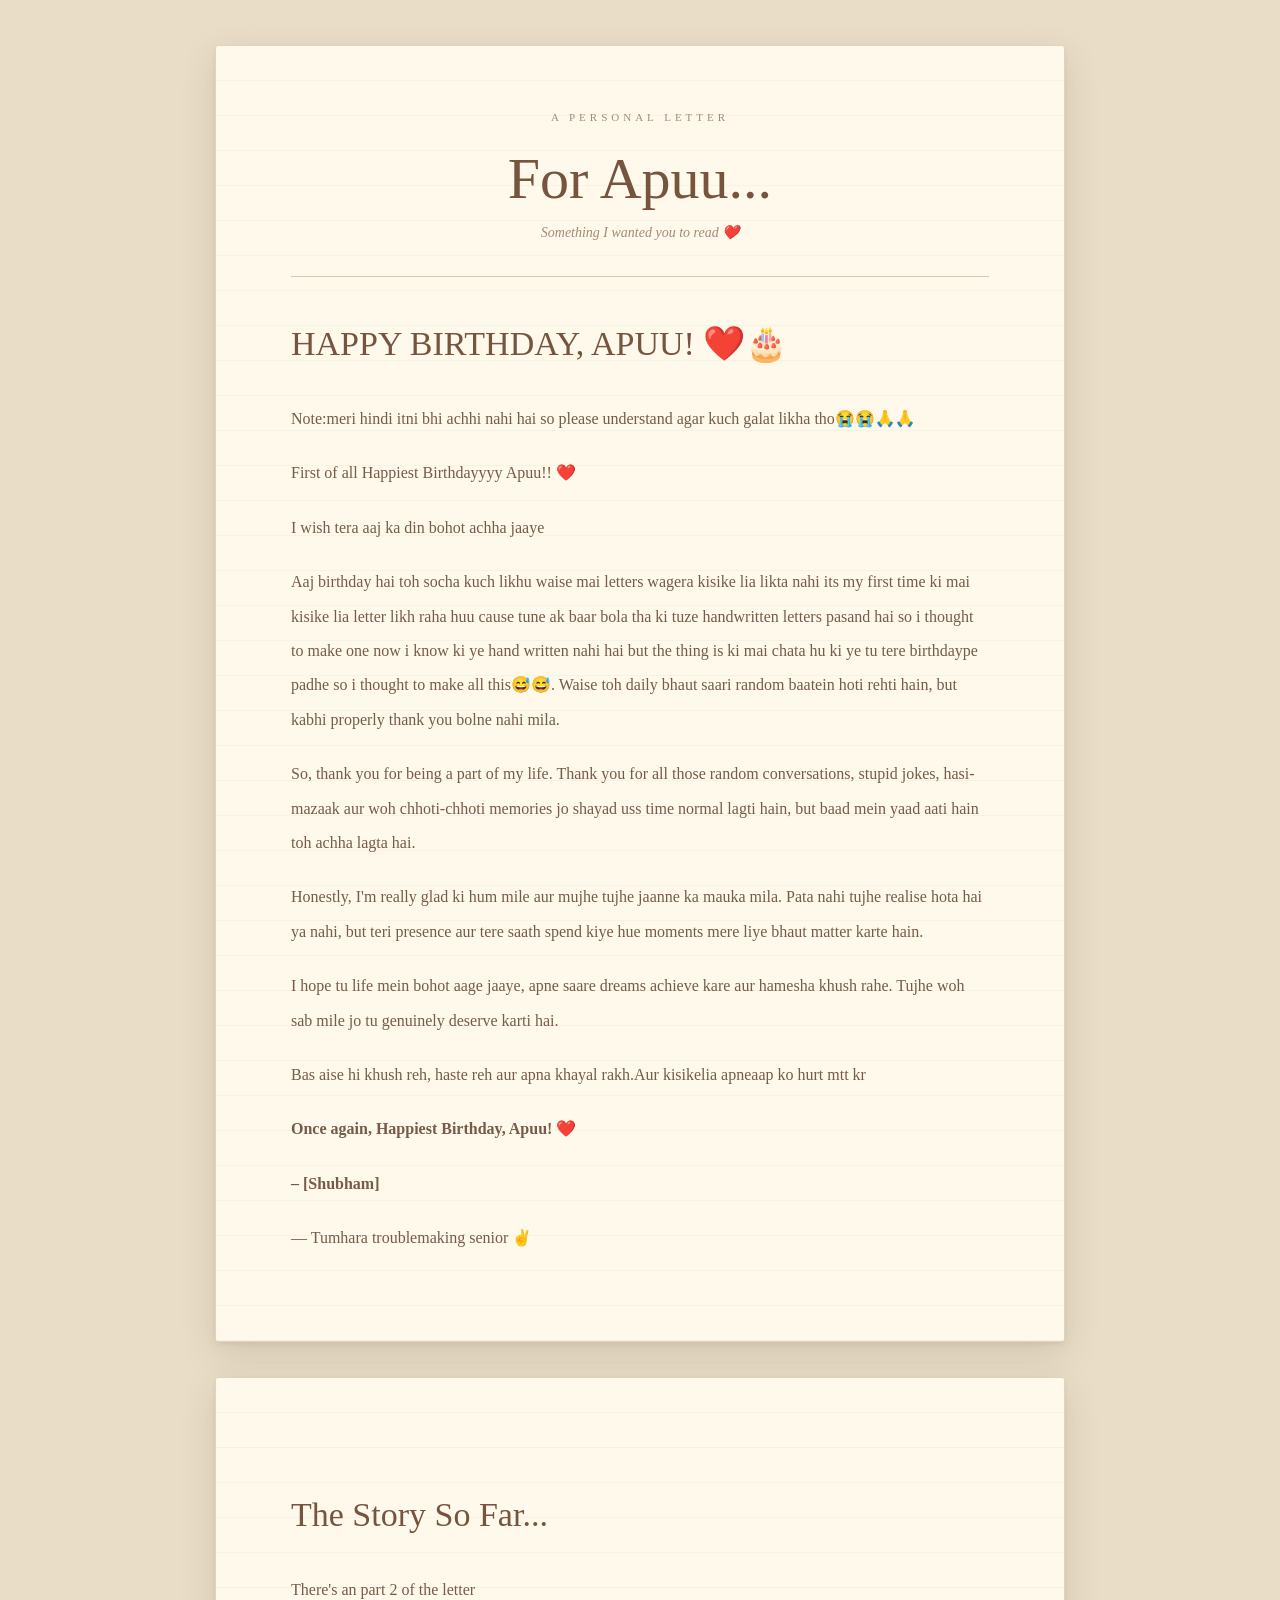
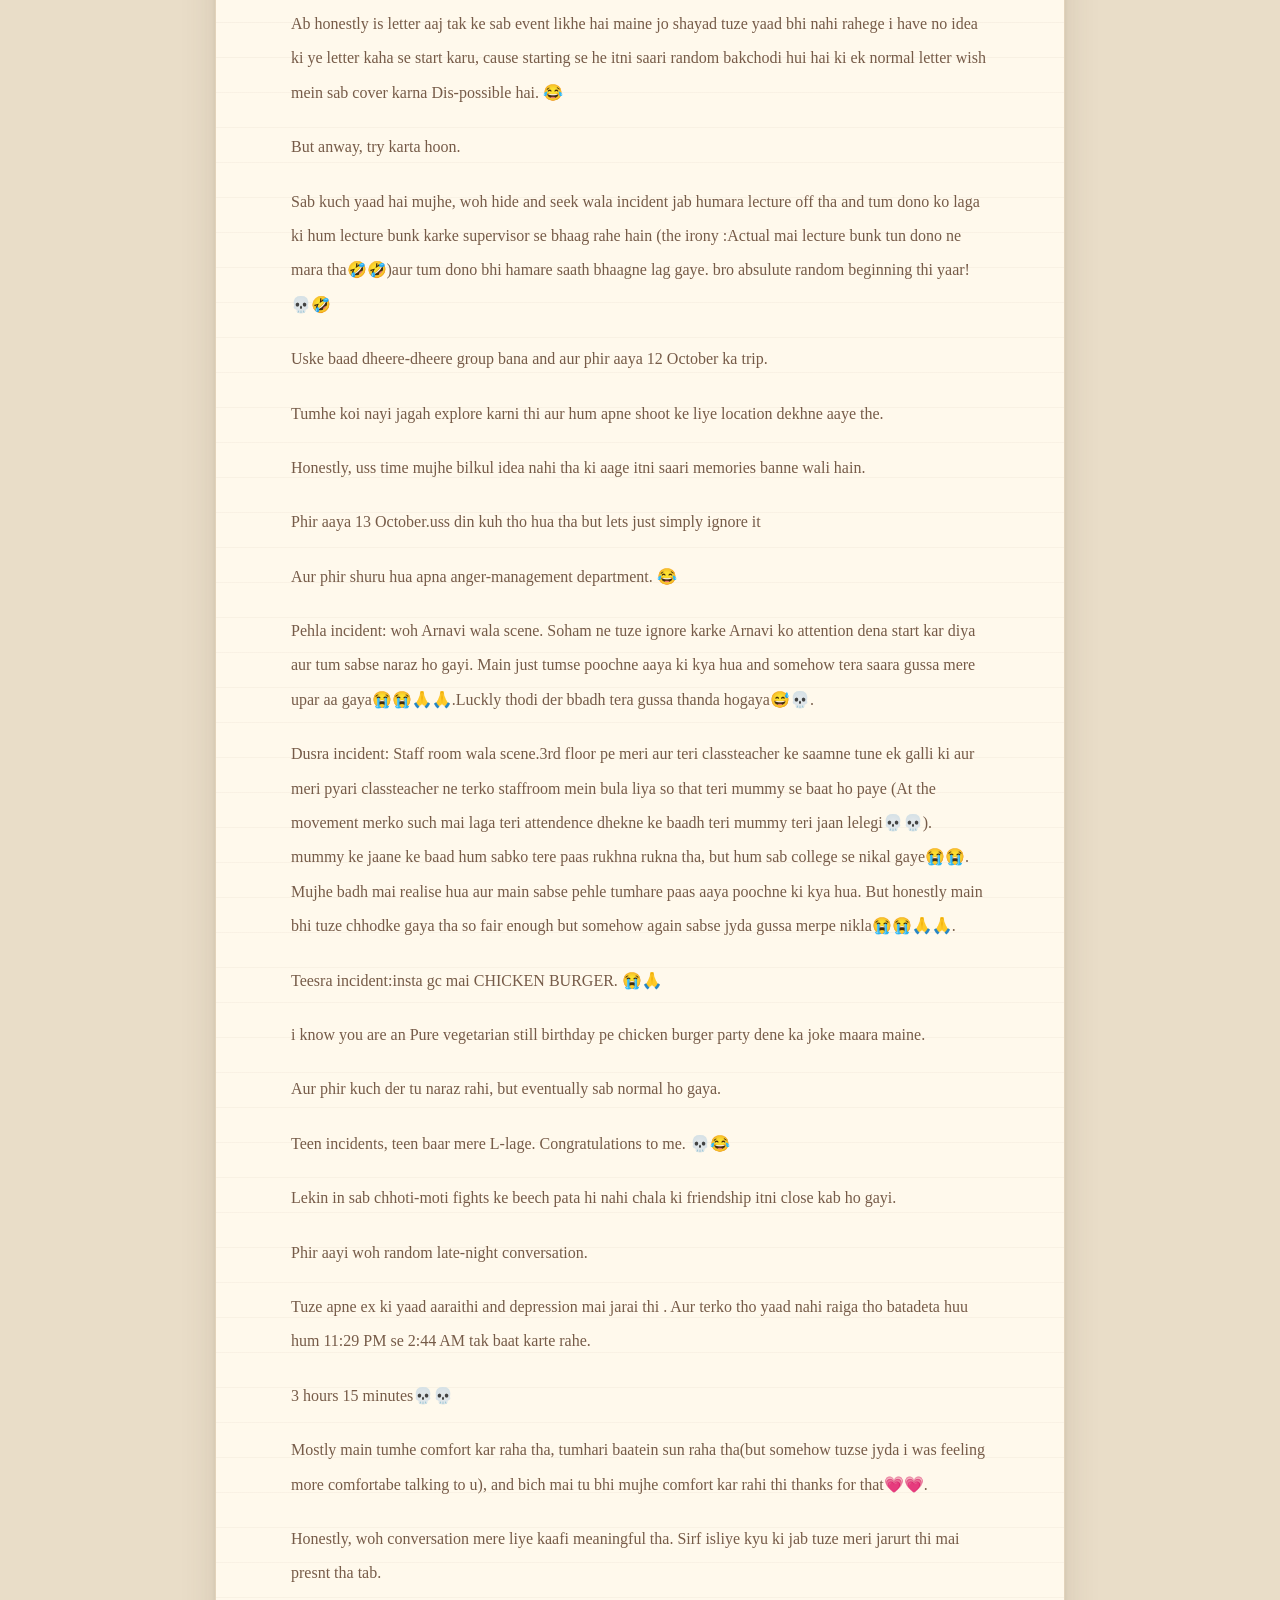
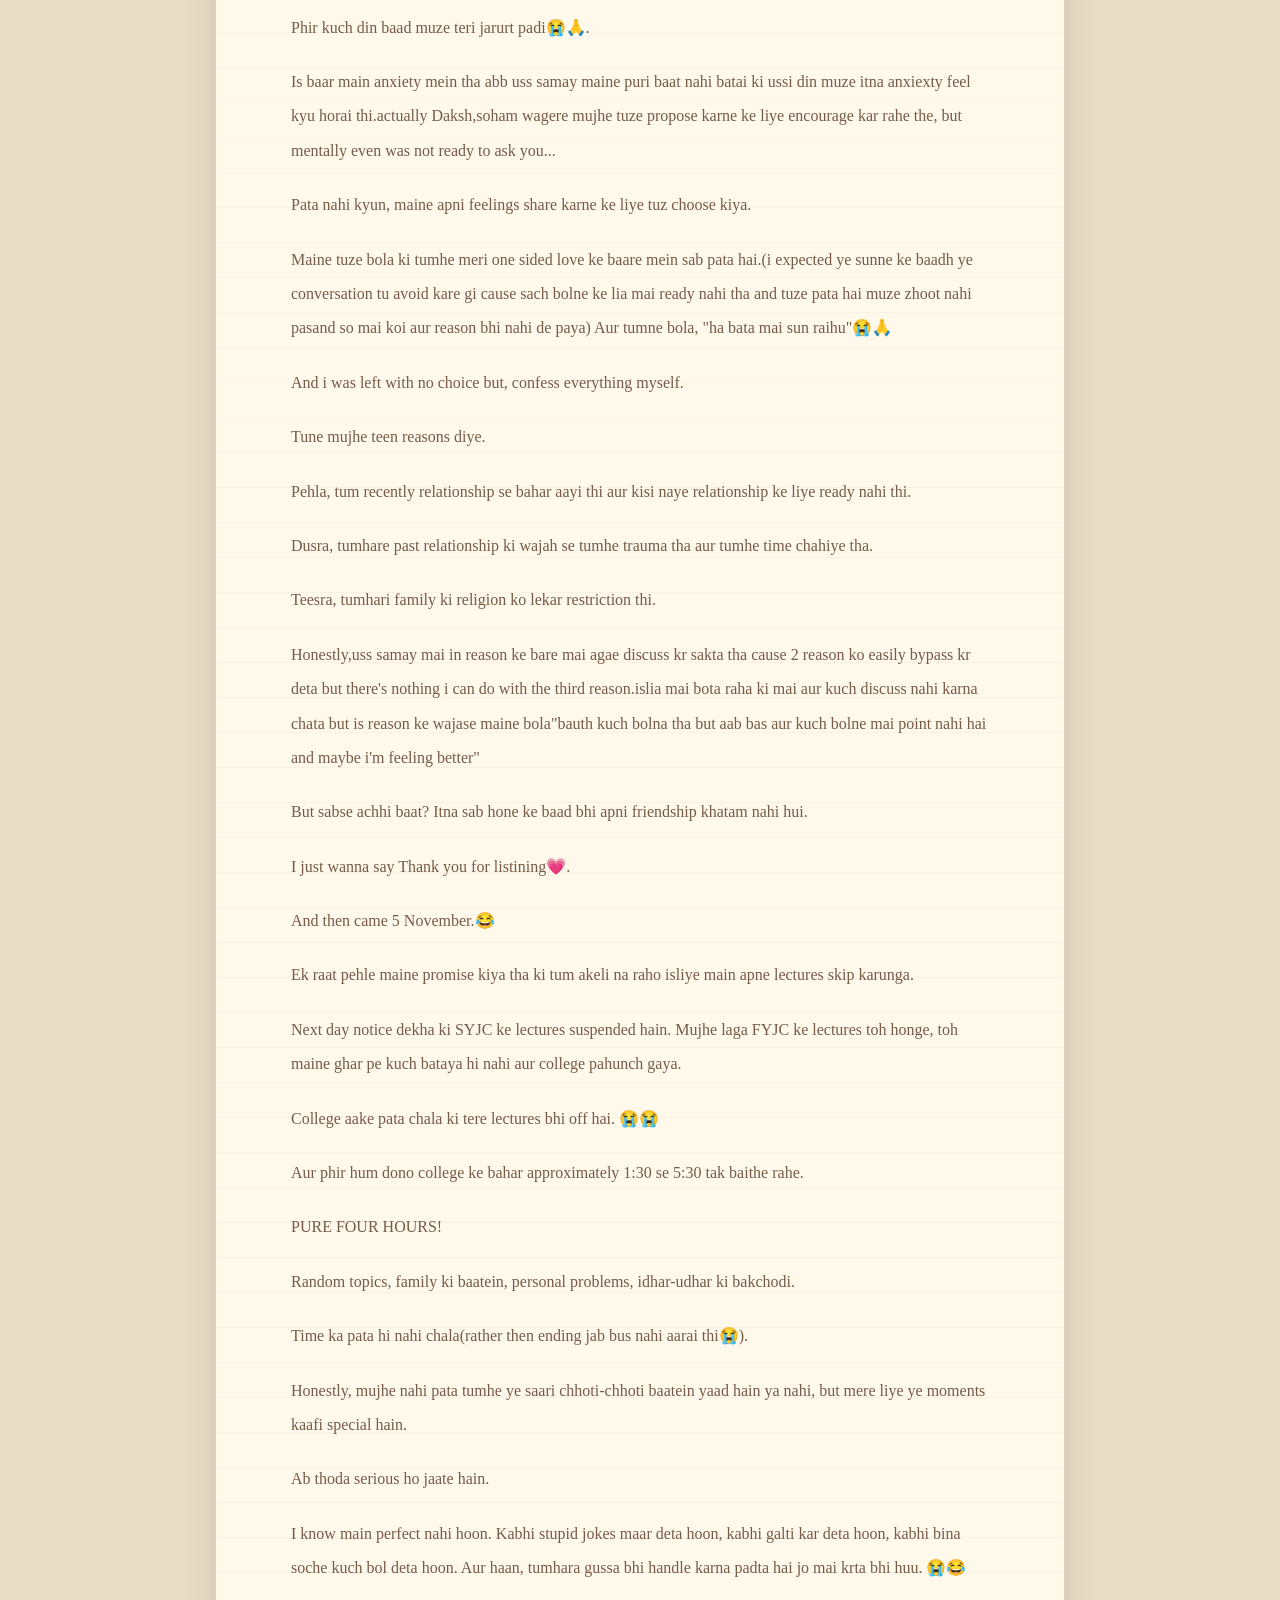
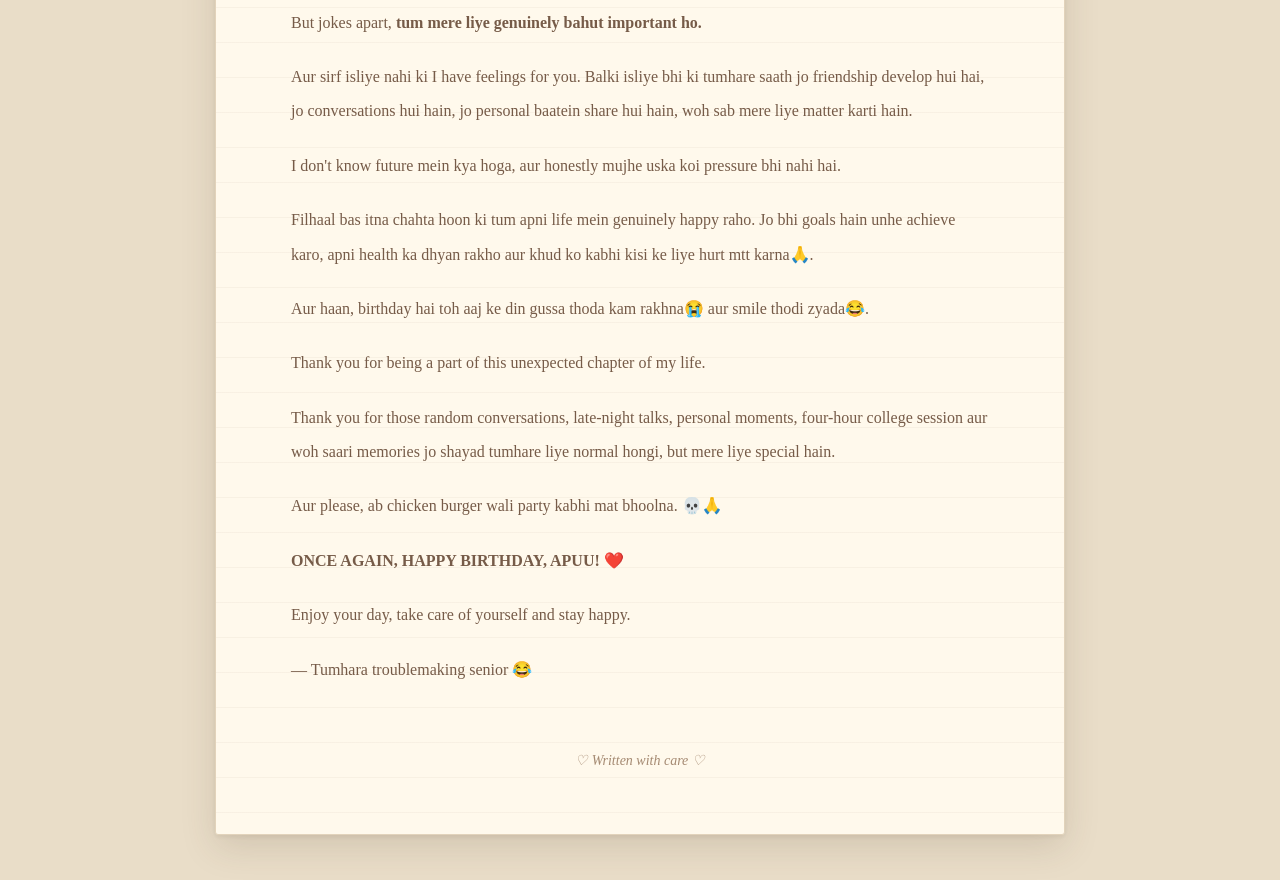
==== letter.html @ dd5695f1 "Add files via upload" ====
<!DOCTYPE html>
<html lang="en">

<head>
    <meta charset="UTF-8">
    <meta name="viewport" content="width=device-width, initial-scale=1.0">

    <title>A Letter For Apuu ❤️</title>

    <link rel="stylesheet" href="style.css">
</head>

<body>

    

    <main class="page">

        <article class="letter birthday-page fade-in">

            <header class="letter-header">
                <p class="small-heading">A PERSONAL LETTER</p>

                <h1>For Apuu...</h1>

                <p class="subtitle">
                    Something I wanted you to read ❤️
                </p>
            </header>

            <div class="divider"></div>

            <section class="letter-content" id="letter-content">

                <!-- PART ONE: BIRTHDAY LETTER -->

                <div class="birthday-section">

                    <h2>HAPPY BIRTHDAY, APUU! ❤️🎂</h2>

                    <p>Note:meri hindi itni bhi achhi nahi hai so please understand agar kuch galat likha tho😭😭🙏🙏
                    </p>

                    <p>First of all Happiest Birthdayyyy Apuu!! ❤️</p>

                    <p>I wish tera aaj ka din bohot achha jaaye</p>

                    <p>Aaj birthday hai toh socha kuch likhu waise mai letters wagera kisike lia likta nahi its my first
                        time ki mai kisike lia letter likh raha huu cause tune ak
                        baar bola tha ki tuze handwritten letters pasand hai so i thought to make one now i know ki ye
                        hand written nahi hai but the thing is ki mai chata hu ki ye tu tere birthdaype padhe so i
                        thought to make all this😅😅. Waise toh daily bhaut saari random baatein hoti rehti hain, but
                        kabhi properly thank you bolne nahi mila.</p>

                    <p>So, thank you for being a part of my life. Thank you for all those random conversations, stupid
                        jokes, hasi-mazaak aur woh chhoti-chhoti memories jo shayad uss time normal lagti hain, but baad
                        mein yaad aati hain toh achha lagta hai.</p>

                    <p>Honestly, I'm really glad ki hum mile aur mujhe tujhe jaanne ka mauka mila. Pata nahi tujhe
                        realise hota hai ya nahi, but teri presence aur tere saath spend kiye hue moments mere liye
                        bhaut matter karte hain.</p>

                    <p>I hope tu life mein bohot aage jaaye, apne saare dreams achieve kare aur hamesha khush rahe.
                        Tujhe woh sab mile jo tu genuinely deserve karti hai.</p>

                    <p>Bas aise hi khush reh, haste reh aur apna khayal rakh.Aur kisikelia apneaap ko hurt mtt kr</p>

                    <p><strong>Once again, Happiest Birthday, Apuu! ❤️</strong></p>

                    <p><strong>– [Shubham]</strong></p>

                    <p>— Tumhara troublemaking senior ✌️</p>

                </div>

                </div>

            </section>
        </article>

        <article class="letter story-page">
            <section class="letter-content">

                <!-- PART TWO: OUR STORY -->


                <div class="story-section">

                    <h2>The Story So Far...
                    </h2>
                    </h2>There's an part 2 of the letter
                    </h2>
                    <p>Ab honestly is letter aaj tak ke sab event likhe hai maine jo shayad tuze yaad bhi nahi rahege i
                        have no idea ki ye letter kaha se start karu, cause starting se he itni saari random bakchodi
                        hui hai ki ek normal letter wish mein sab cover karna Dis-possible hai. 😂</p>

                    <p>But anway, try karta hoon.</p>

                    <p>Sab kuch yaad hai mujhe, woh hide and seek wala incident jab humara lecture off tha and tum dono
                        ko laga ki hum lecture bunk karke supervisor se bhaag rahe hain (the irony :Actual mai lecture
                        bunk tun dono ne mara tha🤣🤣)aur tum dono bhi hamare saath bhaagne lag gaye. bro absulute
                        random beginning thi yaar! 💀🤣</p>

                    <p>Uske baad dheere-dheere group bana and aur phir aaya 12 October ka trip.</p>

                    <p>Tumhe koi nayi jagah explore karni thi aur hum apne shoot ke liye location dekhne aaye the.</p>

                    <p>Honestly, uss time mujhe bilkul idea nahi tha ki aage itni saari memories banne wali hain.</p>

                    <p>Phir aaya 13 October.uss din kuh tho hua tha but lets just simply ignore it</p>

                    <p>Aur phir shuru hua apna anger-management department. 😂</p>

                    <p>Pehla incident: woh Arnavi wala scene. Soham ne tuze ignore karke Arnavi ko attention dena start
                        kar diya aur tum sabse naraz ho gayi. Main just tumse poochne aaya ki kya hua and somehow tera
                        saara gussa mere upar aa gaya😭😭🙏🙏.Luckly thodi der bbadh tera gussa thanda hogaya😅💀.</p>

                    <p>Dusra incident: Staff room wala scene.3rd floor pe meri aur teri classteacher ke saamne tune ek
                        galli ki aur meri pyari classteacher ne terko staffroom mein bula liya so that teri mummy se
                        baat ho paye (At the movement merko such mai laga teri attendence dhekne ke baadh teri mummy
                        teri jaan lelegi💀💀). mummy ke jaane ke baad hum sabko tere paas rukhna rukna tha, but hum sab
                        college se nikal gaye😭😭. Mujhe badh mai realise hua aur main sabse pehle tumhare paas aaya
                        poochne ki kya hua. But honestly main bhi tuze chhodke gaya tha so fair enough but somehow again
                        sabse jyda gussa merpe nikla😭😭🙏🙏.</p>

                    <p>Teesra incident:insta gc mai CHICKEN BURGER. 😭🙏</p>

                    <p>i know you are an Pure vegetarian still birthday pe chicken burger party dene ka joke maara
                        maine.</p>

                    <p>Aur phir kuch der tu naraz rahi, but eventually sab normal ho gaya.</p>

                    <p>Teen incidents, teen baar mere L-lage. Congratulations to me. 💀😂</p>

                    <p>Lekin in sab chhoti-moti fights ke beech pata hi nahi chala ki friendship itni close kab ho gayi.
                    </p>

                    <p>Phir aayi woh random late-night conversation.</p>

                    <p>Tuze apne ex ki yaad aaraithi and depression mai jarai thi . Aur terko tho yaad nahi raiga tho
                        batadeta huu hum 11:29 PM se 2:44 AM tak baat karte rahe.</p>

                    <p>3 hours 15 minutes💀💀</p>

                    <p>Mostly main tumhe comfort kar raha tha, tumhari baatein sun raha tha(but somehow tuzse jyda i was
                        feeling more comfortabe talking to u), and bich mai tu bhi mujhe comfort kar rahi thi thanks for
                        that💗💗.</p>

                    <p>Honestly, woh conversation mere liye kaafi meaningful tha. Sirf isliye kyu ki jab tuze meri
                        jarurt thi mai presnt tha tab.</p>

                    <p>Phir kuch din baad muze teri jarurt padi😭🙏.</p>

                    <p>Is baar main anxiety mein tha abb uss samay maine puri baat nahi batai ki ussi din muze itna
                        anxiexty feel kyu horai thi.actually Daksh,soham wagere mujhe tuze propose karne ke liye
                        encourage kar rahe the, but mentally even was not ready to ask you...</p>

                    <p>Pata nahi kyun, maine apni feelings share karne ke liye tuz choose kiya.</p>

                    <p>Maine tuze bola ki tumhe meri one sided love ke baare mein sab pata hai.(i expected ye sunne ke
                        baadh ye conversation tu avoid kare gi cause sach bolne ke lia mai ready nahi tha and tuze pata
                        hai muze zhoot nahi pasand so mai koi aur reason bhi nahi de paya) Aur tumne bola, "ha bata mai
                        sun raihu"😭🙏</p>

                    <p>And i was left with no choice but, confess everything myself.</p>

                    <p>Tune mujhe teen reasons diye.</p>

                    <p>Pehla, tum recently relationship se bahar aayi thi aur kisi naye relationship ke liye ready nahi
                        thi.</p>

                    <p>Dusra, tumhare past relationship ki wajah se tumhe trauma tha aur tumhe time chahiye tha.</p>

                    <p>Teesra, tumhari family ki religion ko lekar restriction thi.</p>

                    <p>Honestly,uss samay mai in reason ke bare mai agae discuss kr sakta tha cause 2 reason ko easily
                        bypass kr deta but there's nothing i can do with the third reason.islia mai bota raha ki mai aur
                        kuch discuss nahi karna chata but is reason ke wajase maine bola"bauth kuch bolna tha but aab
                        bas aur kuch bolne mai point nahi hai and maybe i'm feeling better"</p>

                    <p>But sabse achhi baat? Itna sab hone ke baad bhi apni friendship khatam nahi hui.</p>

                    <p>I just wanna say Thank you for listining💗.</p>

                    <p>And then came 5 November.😂</p>

                    <p>Ek raat pehle maine promise kiya tha ki tum akeli na raho isliye main apne lectures skip karunga.
                    </p>

                    <p>Next day notice dekha ki SYJC ke lectures suspended hain. Mujhe laga FYJC ke lectures toh honge,
                        toh maine ghar pe kuch bataya hi nahi aur college pahunch gaya.</p>

                    <p>College aake pata chala ki tere lectures bhi off hai. 😭😭</p>

                    <p>Aur phir hum dono college ke bahar approximately 1:30 se 5:30 tak baithe rahe.</p>

                    <p>PURE FOUR HOURS!</p>

                    <p>Random topics, family ki baatein, personal problems, idhar-udhar ki bakchodi.</p>

                    <p>Time ka pata hi nahi chala(rather then ending jab bus nahi aarai thi😭).</p>

                    <p>Honestly, mujhe nahi pata tumhe ye saari chhoti-chhoti baatein yaad hain ya nahi, but mere liye
                        ye moments kaafi special hain.</p>

                    <p>Ab thoda serious ho jaate hain.</p>

                    <p>I know main perfect nahi hoon. Kabhi stupid jokes maar deta hoon, kabhi galti kar deta hoon,
                        kabhi bina soche kuch bol deta hoon. Aur haan, tumhara gussa bhi handle karna padta hai jo mai
                        krta bhi huu. 😭😂</p>

                    <p>But jokes apart, <strong>tum mere liye genuinely bahut important ho.</strong></p>

                    <p>Aur sirf isliye nahi ki I have feelings for you. Balki isliye bhi ki tumhare saath jo friendship
                        develop hui hai, jo conversations hui hain, jo personal baatein share hui hain, woh sab mere
                        liye matter karti hain.</p>

                    <p>I don't know future mein kya hoga, aur honestly mujhe uska koi pressure bhi nahi hai.</p>

                    <p>Filhaal bas itna chahta hoon ki tum apni life mein genuinely happy raho. Jo bhi goals hain unhe
                        achieve karo, apni health ka dhyan rakho aur khud ko kabhi kisi ke liye hurt mtt karna🙏.</p>

                    <p>Aur haan, birthday hai toh aaj ke din gussa thoda kam rakhna😭 aur smile thodi zyada😂.</p>

                    <p>Thank you for being a part of this unexpected chapter of my life.</p>

                    <p>Thank you for those random conversations, late-night talks, personal moments, four-hour college
                        session aur woh saari memories jo shayad tumhare liye normal hongi, but mere liye special hain.
                    </p>

                    <p>Aur please, ab chicken burger wali party kabhi mat bhoolna. 💀🙏</p>

                    <p><strong>ONCE AGAIN, HAPPY BIRTHDAY, APUU! ❤️</strong></p>

                    <p>Enjoy your day, take care of yourself and stay happy.</p>

                    <p>— Tumhara troublemaking senior 😂</p>

                </div>


            </section>

            <footer class="letter-footer">
                <p>♡ Written with care ♡</p>
            </footer>

        </article>

    </main>

    <script src="script.js"></script>

</body>

</html>
---- style.css ----
/* =====================================
   APUU BIRTHDAY LETTER
   HANDWRITTEN PAPER DESIGN
===================================== */

/* RESET */

* {
    margin: 0;
    padding: 0;
    box-sizing: border-box;
}

/* PAGE BACKGROUND */

body {
    min-height: 100vh;
    padding: 45px 18px;

    background: #e9ddc8;

    font-family: Georgia, serif;
    color: #765b48;
}

/* MAIN CONTAINER */

.page {
    width: 100%;
    max-width: 850px;
    margin: 0 auto;
}

/* LETTER PAPER */

.letter {
    position: relative;

    width: 100%;
    padding: 65px 75px;

    background-color: #fff9ec;

    background-image:
        repeating-linear-gradient(
            transparent,
            transparent 34px,
            rgba(151, 126, 101, 0.12) 35px
        );

    border: 1px solid #e2d3bb;

    border-radius: 3px;

    box-shadow:
        0 12px 35px rgba(80, 58, 37, 0.15),
        0 2px 5px rgba(80, 58, 37, 0.08);
}

/* LETTER HEADER */

.letter-header {
    text-align: center;
    margin-bottom: 35px;
}

.small-heading {
    font-size: 11px;
    letter-spacing: 4px;
    color: #a58a72;
    margin-bottom: 22px;
}

.letter-header h1 {
    font-family: Georgia, serif;
    font-size: 58px;
    font-weight: normal;
    color: #76543e;
    margin-bottom: 12px;
}

.subtitle {
    font-size: 14px;
    color: #a58a72;
    font-style: italic;
}

/* DIVIDER */

.divider {
    width: 100%;
    height: 1px;
    background: #d9c7ac;
    margin: 30px 0;
}

/* LETTER CONTENT */

.letter-content {
    font-size: 16px;
    line-height: 2.15;
}

.letter-content h2 {
 font-family: Georgia, serif;
    font-size: 34px;
    font-weight: normal;
    color: #76543e;
    margin-bottom: 22px;
}

.letter-content p {
    margin-bottom: 20px;
}

/* STORY SECTION */

.story-section {
    margin-top: 35px;
}

/* FOOTER */

.letter-footer {
    text-align: center;
    margin-top: 45px;
    padding-top: 20px;

    color: #a58a72;
    font-size: 14px;
    font-style: italic;
}

/* FADE-IN ANIMATION */

.fade-in {
    animation: fadeIn 1.8s ease forwards;
}

@keyframes fadeIn {
    from {
        opacity: 0;
        transform: translateY(15px);
    }

    to {
        opacity: 1;
        transform: translateY(0);
    }
}

/* MOBILE RESPONSIVENESS */

@media (max-width: 600px) {

    body {
        padding: 18px 10px;
    }

    .letter {
        padding: 38px 24px;
    }

    .letter-header h1 {
        font-size: 44px;
    }

    .letter-content {
        font-size: 14px;
        line-height: 2;
    }

    .letter-content h2 {
        font-size: 29px;
    }

}
/* PAGE 2 - SCROLL REVEAL */
.story-page {
    margin-top: 35px;
    opacity: 0;
    transform: translateY(45px);
    transition:
        opacity 1.2s ease,
        transform 1.2s ease;
}

.story-page.reveal {
    opacity: 1;
    transform: translateY(0);
}
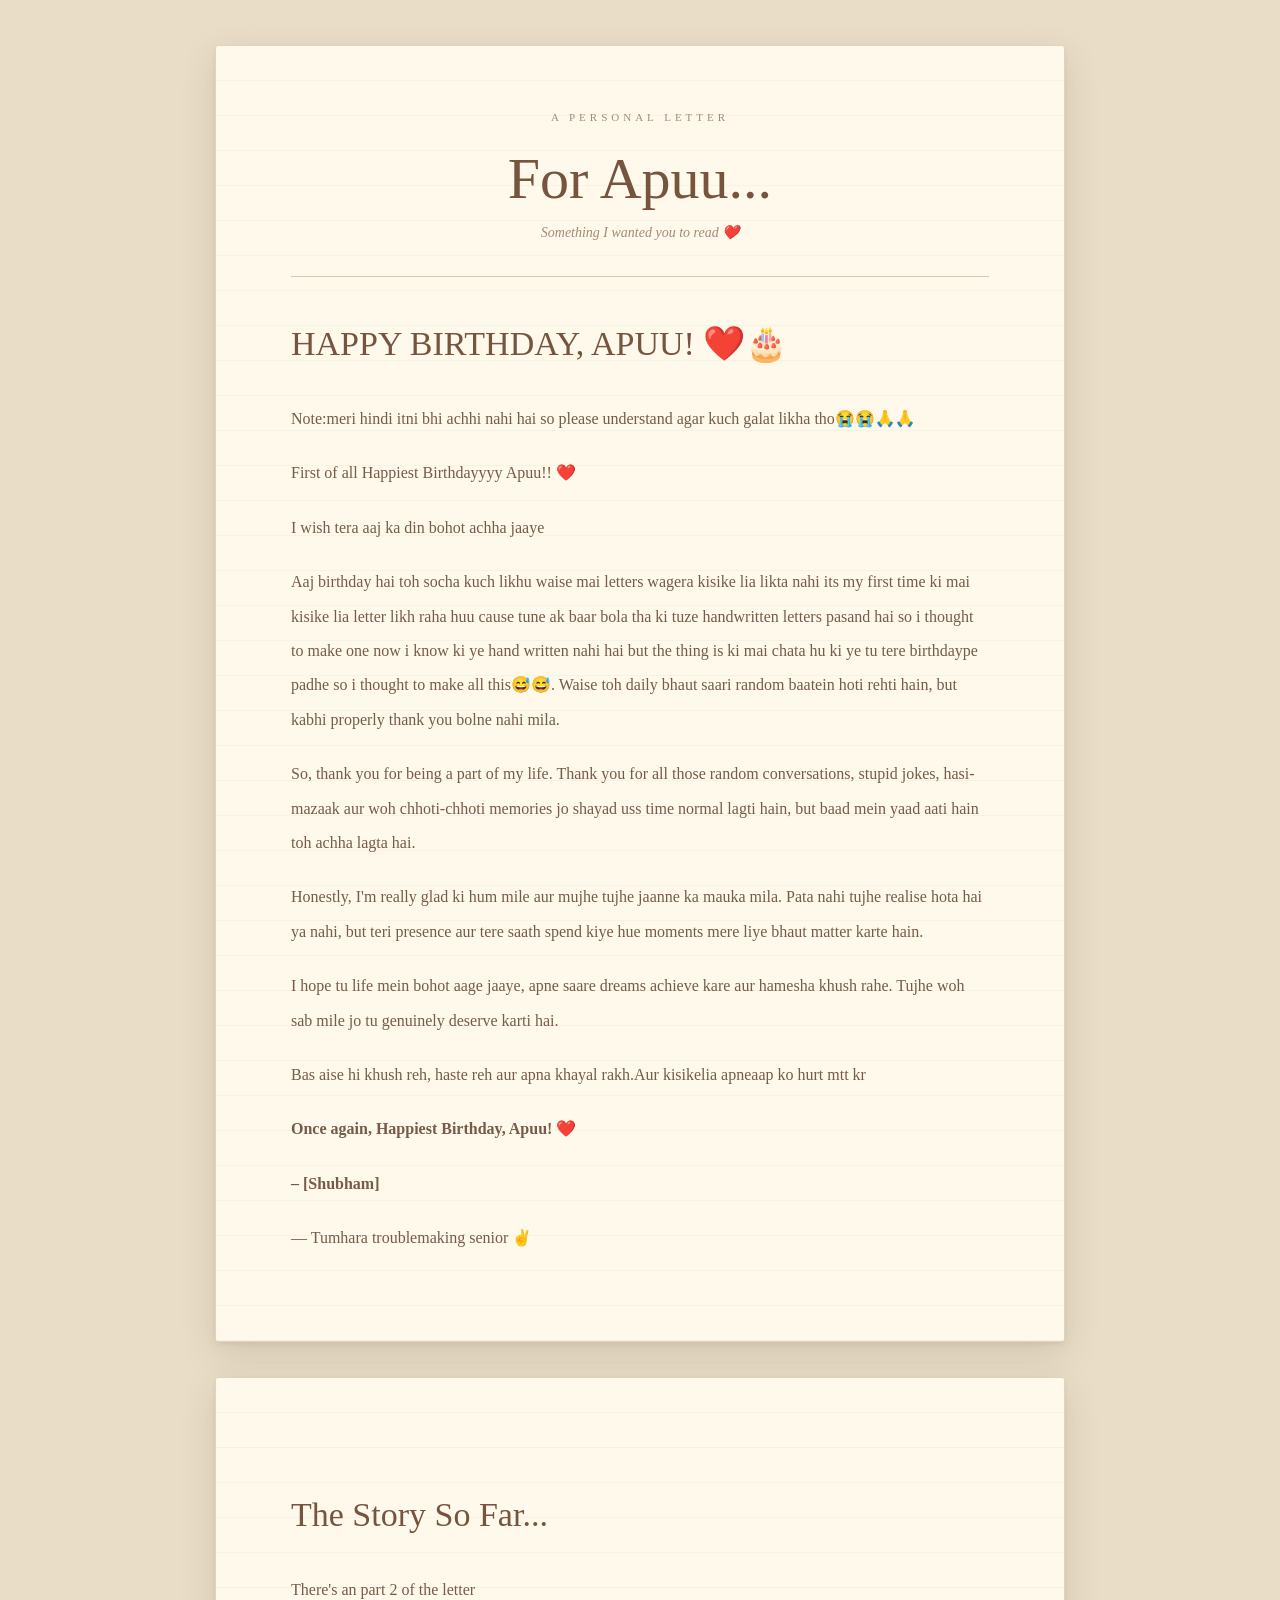
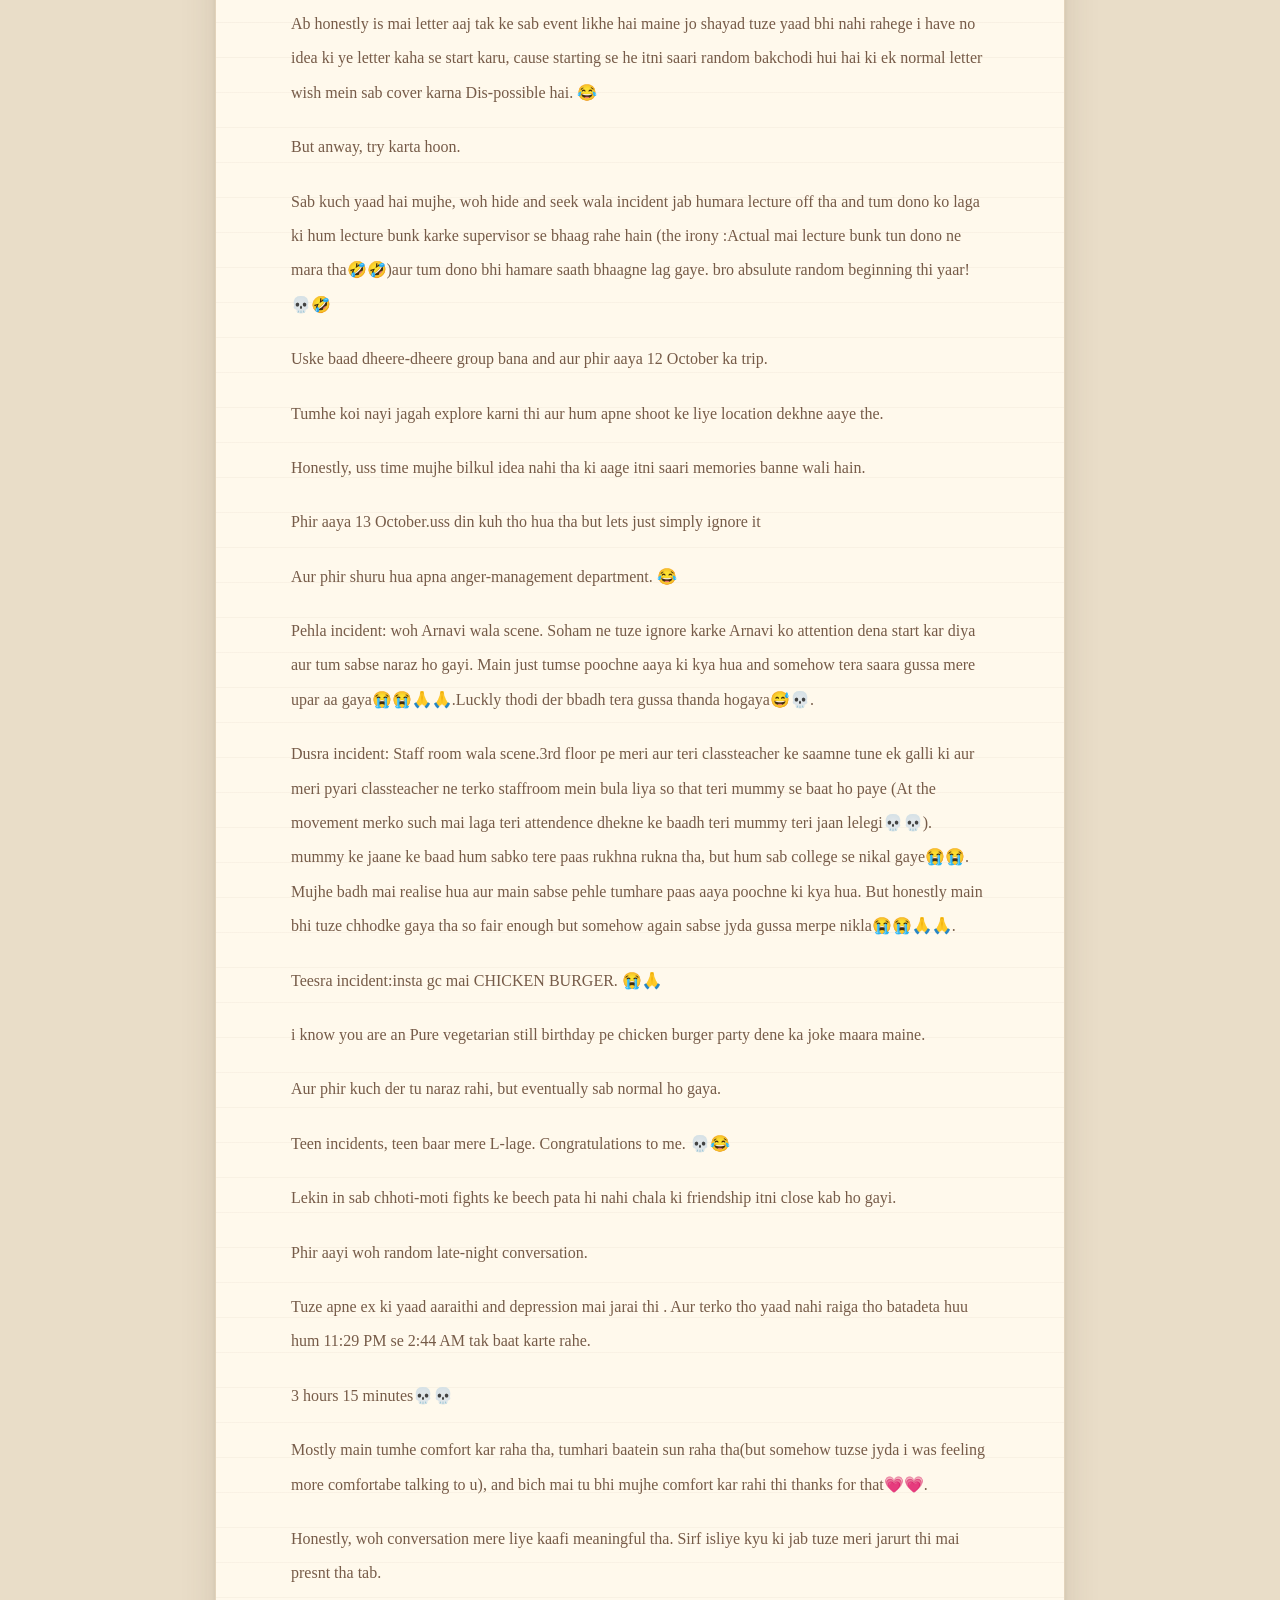
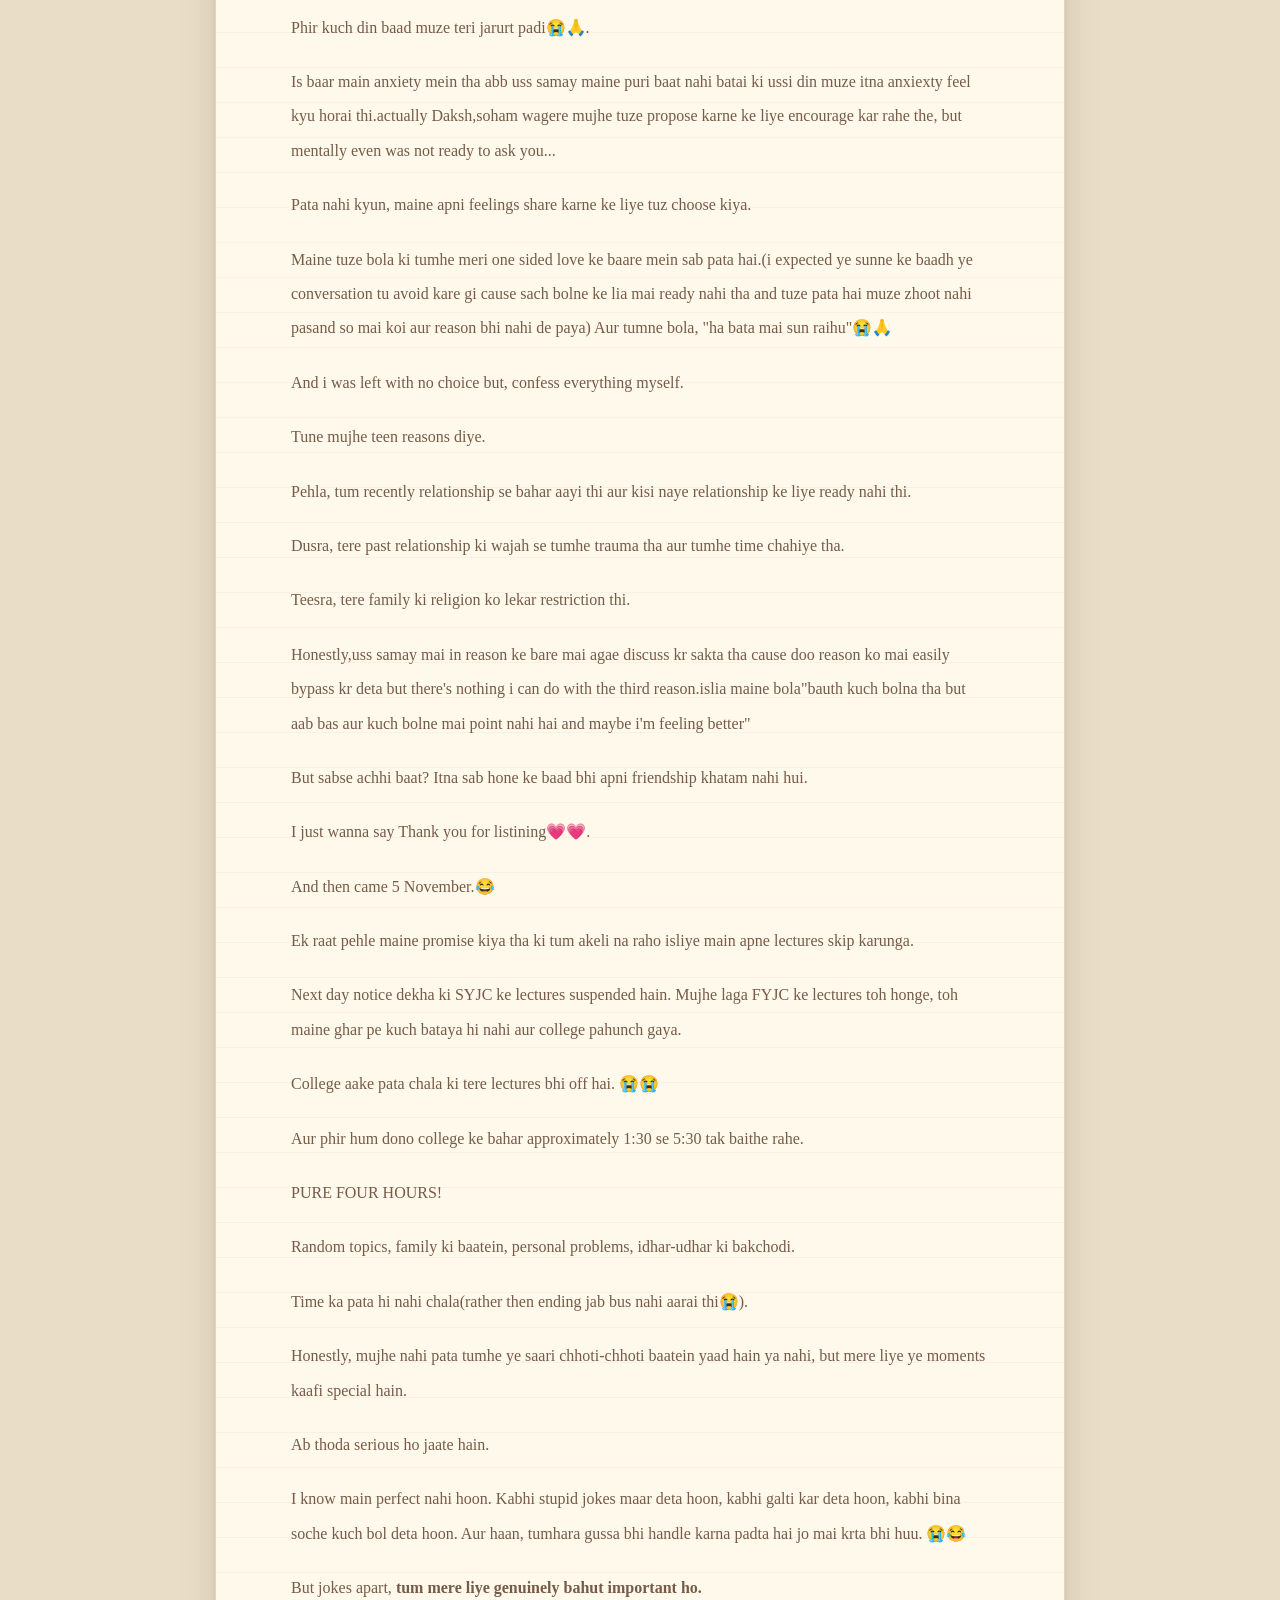
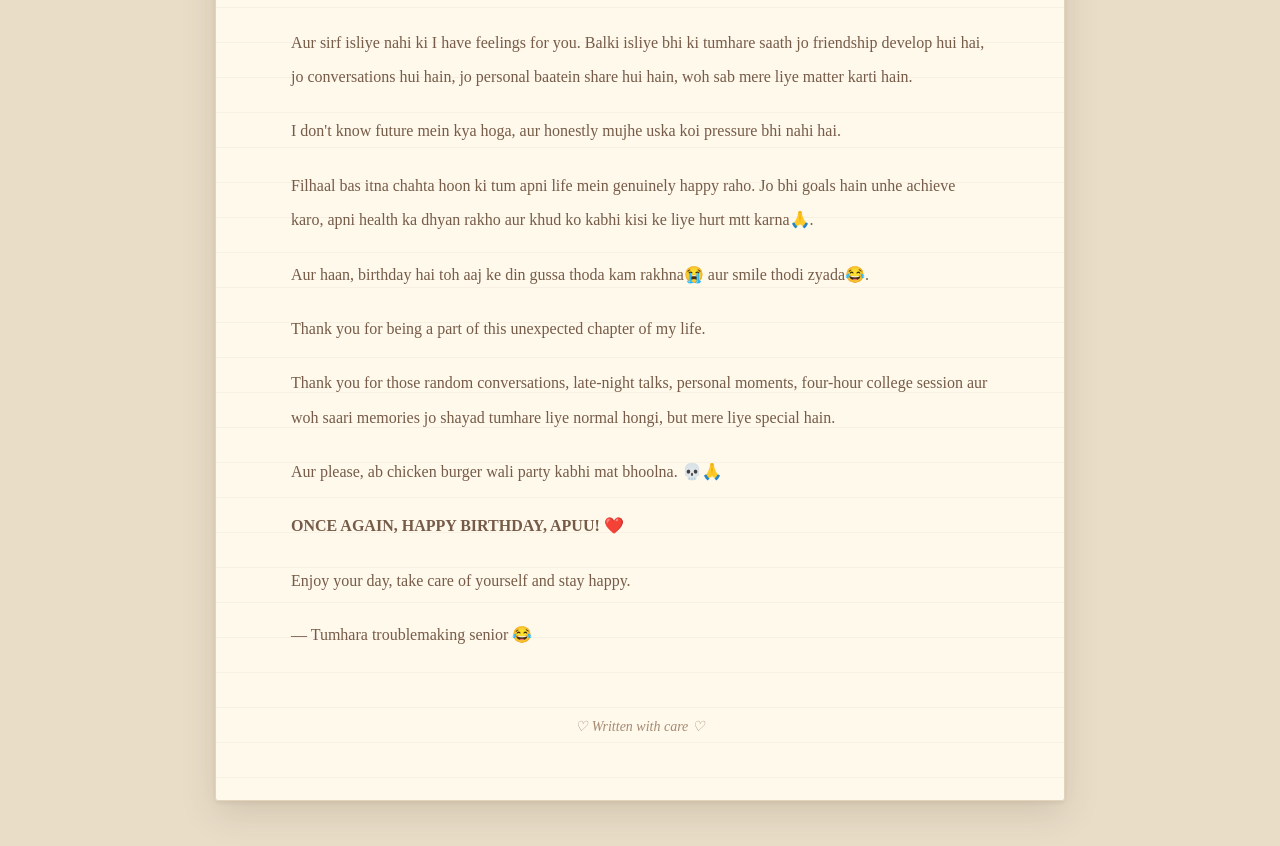
==== commit e1042c6e: "Rename letter1.html to letter.html" ====
--- a/letter.html
+++ b/letter.html
@@ -1,256 +1,255 @@
-<!DOCTYPE html>
-<html lang="en">
-
-<head>
-    <meta charset="UTF-8">
-    <meta name="viewport" content="width=device-width, initial-scale=1.0">
-
-    <title>A Letter For Apuu ❤️</title>
-
-    <link rel="stylesheet" href="style.css">
-</head>
-
-<body>
-
-    
-
-    <main class="page">
-
-        <article class="letter birthday-page fade-in">
-
-            <header class="letter-header">
-                <p class="small-heading">A PERSONAL LETTER</p>
-
-                <h1>For Apuu...</h1>
-
-                <p class="subtitle">
-                    Something I wanted you to read ❤️
-                </p>
-            </header>
-
-            <div class="divider"></div>
-
-            <section class="letter-content" id="letter-content">
-
-                <!-- PART ONE: BIRTHDAY LETTER -->
-
-                <div class="birthday-section">
-
-                    <h2>HAPPY BIRTHDAY, APUU! ❤️🎂</h2>
-
-                    <p>Note:meri hindi itni bhi achhi nahi hai so please understand agar kuch galat likha tho😭😭🙏🙏
-                    </p>
-
-                    <p>First of all Happiest Birthdayyyy Apuu!! ❤️</p>
-
-                    <p>I wish tera aaj ka din bohot achha jaaye</p>
-
-                    <p>Aaj birthday hai toh socha kuch likhu waise mai letters wagera kisike lia likta nahi its my first
-                        time ki mai kisike lia letter likh raha huu cause tune ak
-                        baar bola tha ki tuze handwritten letters pasand hai so i thought to make one now i know ki ye
-                        hand written nahi hai but the thing is ki mai chata hu ki ye tu tere birthdaype padhe so i
-                        thought to make all this😅😅. Waise toh daily bhaut saari random baatein hoti rehti hain, but
-                        kabhi properly thank you bolne nahi mila.</p>
-
-                    <p>So, thank you for being a part of my life. Thank you for all those random conversations, stupid
-                        jokes, hasi-mazaak aur woh chhoti-chhoti memories jo shayad uss time normal lagti hain, but baad
-                        mein yaad aati hain toh achha lagta hai.</p>
-
-                    <p>Honestly, I'm really glad ki hum mile aur mujhe tujhe jaanne ka mauka mila. Pata nahi tujhe
-                        realise hota hai ya nahi, but teri presence aur tere saath spend kiye hue moments mere liye
-                        bhaut matter karte hain.</p>
-
-                    <p>I hope tu life mein bohot aage jaaye, apne saare dreams achieve kare aur hamesha khush rahe.
-                        Tujhe woh sab mile jo tu genuinely deserve karti hai.</p>
-
-                    <p>Bas aise hi khush reh, haste reh aur apna khayal rakh.Aur kisikelia apneaap ko hurt mtt kr</p>
-
-                    <p><strong>Once again, Happiest Birthday, Apuu! ❤️</strong></p>
-
-                    <p><strong>– [Shubham]</strong></p>
-
-                    <p>— Tumhara troublemaking senior ✌️</p>
-
-                </div>
-
-                </div>
-
-            </section>
-        </article>
-
-        <article class="letter story-page">
-            <section class="letter-content">
-
-                <!-- PART TWO: OUR STORY -->
-
-
-                <div class="story-section">
-
-                    <h2>The Story So Far...
-                    </h2>
-                    </h2>There's an part 2 of the letter
-                    </h2>
-                    <p>Ab honestly is letter aaj tak ke sab event likhe hai maine jo shayad tuze yaad bhi nahi rahege i
-                        have no idea ki ye letter kaha se start karu, cause starting se he itni saari random bakchodi
-                        hui hai ki ek normal letter wish mein sab cover karna Dis-possible hai. 😂</p>
-
-                    <p>But anway, try karta hoon.</p>
-
-                    <p>Sab kuch yaad hai mujhe, woh hide and seek wala incident jab humara lecture off tha and tum dono
-                        ko laga ki hum lecture bunk karke supervisor se bhaag rahe hain (the irony :Actual mai lecture
-                        bunk tun dono ne mara tha🤣🤣)aur tum dono bhi hamare saath bhaagne lag gaye. bro absulute
-                        random beginning thi yaar! 💀🤣</p>
-
-                    <p>Uske baad dheere-dheere group bana and aur phir aaya 12 October ka trip.</p>
-
-                    <p>Tumhe koi nayi jagah explore karni thi aur hum apne shoot ke liye location dekhne aaye the.</p>
-
-                    <p>Honestly, uss time mujhe bilkul idea nahi tha ki aage itni saari memories banne wali hain.</p>
-
-                    <p>Phir aaya 13 October.uss din kuh tho hua tha but lets just simply ignore it</p>
-
-                    <p>Aur phir shuru hua apna anger-management department. 😂</p>
-
-                    <p>Pehla incident: woh Arnavi wala scene. Soham ne tuze ignore karke Arnavi ko attention dena start
-                        kar diya aur tum sabse naraz ho gayi. Main just tumse poochne aaya ki kya hua and somehow tera
-                        saara gussa mere upar aa gaya😭😭🙏🙏.Luckly thodi der bbadh tera gussa thanda hogaya😅💀.</p>
-
-                    <p>Dusra incident: Staff room wala scene.3rd floor pe meri aur teri classteacher ke saamne tune ek
-                        galli ki aur meri pyari classteacher ne terko staffroom mein bula liya so that teri mummy se
-                        baat ho paye (At the movement merko such mai laga teri attendence dhekne ke baadh teri mummy
-                        teri jaan lelegi💀💀). mummy ke jaane ke baad hum sabko tere paas rukhna rukna tha, but hum sab
-                        college se nikal gaye😭😭. Mujhe badh mai realise hua aur main sabse pehle tumhare paas aaya
-                        poochne ki kya hua. But honestly main bhi tuze chhodke gaya tha so fair enough but somehow again
-                        sabse jyda gussa merpe nikla😭😭🙏🙏.</p>
-
-                    <p>Teesra incident:insta gc mai CHICKEN BURGER. 😭🙏</p>
-
-                    <p>i know you are an Pure vegetarian still birthday pe chicken burger party dene ka joke maara
-                        maine.</p>
-
-                    <p>Aur phir kuch der tu naraz rahi, but eventually sab normal ho gaya.</p>
-
-                    <p>Teen incidents, teen baar mere L-lage. Congratulations to me. 💀😂</p>
-
-                    <p>Lekin in sab chhoti-moti fights ke beech pata hi nahi chala ki friendship itni close kab ho gayi.
-                    </p>
-
-                    <p>Phir aayi woh random late-night conversation.</p>
-
-                    <p>Tuze apne ex ki yaad aaraithi and depression mai jarai thi . Aur terko tho yaad nahi raiga tho
-                        batadeta huu hum 11:29 PM se 2:44 AM tak baat karte rahe.</p>
-
-                    <p>3 hours 15 minutes💀💀</p>
-
-                    <p>Mostly main tumhe comfort kar raha tha, tumhari baatein sun raha tha(but somehow tuzse jyda i was
-                        feeling more comfortabe talking to u), and bich mai tu bhi mujhe comfort kar rahi thi thanks for
-                        that💗💗.</p>
-
-                    <p>Honestly, woh conversation mere liye kaafi meaningful tha. Sirf isliye kyu ki jab tuze meri
-                        jarurt thi mai presnt tha tab.</p>
-
-                    <p>Phir kuch din baad muze teri jarurt padi😭🙏.</p>
-
-                    <p>Is baar main anxiety mein tha abb uss samay maine puri baat nahi batai ki ussi din muze itna
-                        anxiexty feel kyu horai thi.actually Daksh,soham wagere mujhe tuze propose karne ke liye
-                        encourage kar rahe the, but mentally even was not ready to ask you...</p>
-
-                    <p>Pata nahi kyun, maine apni feelings share karne ke liye tuz choose kiya.</p>
-
-                    <p>Maine tuze bola ki tumhe meri one sided love ke baare mein sab pata hai.(i expected ye sunne ke
-                        baadh ye conversation tu avoid kare gi cause sach bolne ke lia mai ready nahi tha and tuze pata
-                        hai muze zhoot nahi pasand so mai koi aur reason bhi nahi de paya) Aur tumne bola, "ha bata mai
-                        sun raihu"😭🙏</p>
-
-                    <p>And i was left with no choice but, confess everything myself.</p>
-
-                    <p>Tune mujhe teen reasons diye.</p>
-
-                    <p>Pehla, tum recently relationship se bahar aayi thi aur kisi naye relationship ke liye ready nahi
-                        thi.</p>
-
-                    <p>Dusra, tumhare past relationship ki wajah se tumhe trauma tha aur tumhe time chahiye tha.</p>
-
-                    <p>Teesra, tumhari family ki religion ko lekar restriction thi.</p>
-
-                    <p>Honestly,uss samay mai in reason ke bare mai agae discuss kr sakta tha cause 2 reason ko easily
-                        bypass kr deta but there's nothing i can do with the third reason.islia mai bota raha ki mai aur
-                        kuch discuss nahi karna chata but is reason ke wajase maine bola"bauth kuch bolna tha but aab
-                        bas aur kuch bolne mai point nahi hai and maybe i'm feeling better"</p>
-
-                    <p>But sabse achhi baat? Itna sab hone ke baad bhi apni friendship khatam nahi hui.</p>
-
-                    <p>I just wanna say Thank you for listining💗.</p>
-
-                    <p>And then came 5 November.😂</p>
-
-                    <p>Ek raat pehle maine promise kiya tha ki tum akeli na raho isliye main apne lectures skip karunga.
-                    </p>
-
-                    <p>Next day notice dekha ki SYJC ke lectures suspended hain. Mujhe laga FYJC ke lectures toh honge,
-                        toh maine ghar pe kuch bataya hi nahi aur college pahunch gaya.</p>
-
-                    <p>College aake pata chala ki tere lectures bhi off hai. 😭😭</p>
-
-                    <p>Aur phir hum dono college ke bahar approximately 1:30 se 5:30 tak baithe rahe.</p>
-
-                    <p>PURE FOUR HOURS!</p>
-
-                    <p>Random topics, family ki baatein, personal problems, idhar-udhar ki bakchodi.</p>
-
-                    <p>Time ka pata hi nahi chala(rather then ending jab bus nahi aarai thi😭).</p>
-
-                    <p>Honestly, mujhe nahi pata tumhe ye saari chhoti-chhoti baatein yaad hain ya nahi, but mere liye
-                        ye moments kaafi special hain.</p>
-
-                    <p>Ab thoda serious ho jaate hain.</p>
-
-                    <p>I know main perfect nahi hoon. Kabhi stupid jokes maar deta hoon, kabhi galti kar deta hoon,
-                        kabhi bina soche kuch bol deta hoon. Aur haan, tumhara gussa bhi handle karna padta hai jo mai
-                        krta bhi huu. 😭😂</p>
-
-                    <p>But jokes apart, <strong>tum mere liye genuinely bahut important ho.</strong></p>
-
-                    <p>Aur sirf isliye nahi ki I have feelings for you. Balki isliye bhi ki tumhare saath jo friendship
-                        develop hui hai, jo conversations hui hain, jo personal baatein share hui hain, woh sab mere
-                        liye matter karti hain.</p>
-
-                    <p>I don't know future mein kya hoga, aur honestly mujhe uska koi pressure bhi nahi hai.</p>
-
-                    <p>Filhaal bas itna chahta hoon ki tum apni life mein genuinely happy raho. Jo bhi goals hain unhe
-                        achieve karo, apni health ka dhyan rakho aur khud ko kabhi kisi ke liye hurt mtt karna🙏.</p>
-
-                    <p>Aur haan, birthday hai toh aaj ke din gussa thoda kam rakhna😭 aur smile thodi zyada😂.</p>
-
-                    <p>Thank you for being a part of this unexpected chapter of my life.</p>
-
-                    <p>Thank you for those random conversations, late-night talks, personal moments, four-hour college
-                        session aur woh saari memories jo shayad tumhare liye normal hongi, but mere liye special hain.
-                    </p>
-
-                    <p>Aur please, ab chicken burger wali party kabhi mat bhoolna. 💀🙏</p>
-
-                    <p><strong>ONCE AGAIN, HAPPY BIRTHDAY, APUU! ❤️</strong></p>
-
-                    <p>Enjoy your day, take care of yourself and stay happy.</p>
-
-                    <p>— Tumhara troublemaking senior 😂</p>
-
-                </div>
-
-
-            </section>
-
-            <footer class="letter-footer">
-                <p>♡ Written with care ♡</p>
-            </footer>
-
-        </article>
-
-    </main>
-
-    <script src="script.js"></script>
-
-</body>
-
-</html>
+<!DOCTYPE html>
+<html lang="en">
+
+<head>
+    <meta charset="UTF-8">
+    <meta name="viewport" content="width=device-width, initial-scale=1.0">
+
+    <title>A Letter For Apuu ❤️</title>
+
+    <link rel="stylesheet" href="style.css">
+</head>
+
+<body>
+
+    
+
+    <main class="page">
+
+        <article class="letter birthday-page fade-in">
+
+            <header class="letter-header">
+                <p class="small-heading">A PERSONAL LETTER</p>
+
+                <h1>For Apuu...</h1>
+
+                <p class="subtitle">
+                    Something I wanted you to read ❤️
+                </p>
+            </header>
+
+            <div class="divider"></div>
+
+            <section class="letter-content" id="letter-content">
+
+                <!-- PART ONE: BIRTHDAY LETTER -->
+
+                <div class="birthday-section">
+
+                    <h2>HAPPY BIRTHDAY, APUU! ❤️🎂</h2>
+
+                    <p>Note:meri hindi itni bhi achhi nahi hai so please understand agar kuch galat likha tho😭😭🙏🙏
+                    </p>
+
+                    <p>First of all Happiest Birthdayyyy Apuu!! ❤️</p>
+
+                    <p>I wish tera aaj ka din bohot achha jaaye</p>
+
+                    <p>Aaj birthday hai toh socha kuch likhu waise mai letters wagera kisike lia likta nahi its my first
+                        time ki mai kisike lia letter likh raha huu cause tune ak
+                        baar bola tha ki tuze handwritten letters pasand hai so i thought to make one now i know ki ye
+                        hand written nahi hai but the thing is ki mai chata hu ki ye tu tere birthdaype padhe so i
+                        thought to make all this😅😅. Waise toh daily bhaut saari random baatein hoti rehti hain, but
+                        kabhi properly thank you bolne nahi mila.</p>
+
+                    <p>So, thank you for being a part of my life. Thank you for all those random conversations, stupid
+                        jokes, hasi-mazaak aur woh chhoti-chhoti memories jo shayad uss time normal lagti hain, but baad
+                        mein yaad aati hain toh achha lagta hai.</p>
+
+                    <p>Honestly, I'm really glad ki hum mile aur mujhe tujhe jaanne ka mauka mila. Pata nahi tujhe
+                        realise hota hai ya nahi, but teri presence aur tere saath spend kiye hue moments mere liye
+                        bhaut matter karte hain.</p>
+
+                    <p>I hope tu life mein bohot aage jaaye, apne saare dreams achieve kare aur hamesha khush rahe.
+                        Tujhe woh sab mile jo tu genuinely deserve karti hai.</p>
+
+                    <p>Bas aise hi khush reh, haste reh aur apna khayal rakh.Aur kisikelia apneaap ko hurt mtt kr</p>
+
+                    <p><strong>Once again, Happiest Birthday, Apuu! ❤️</strong></p>
+
+                    <p><strong>– [Shubham]</strong></p>
+
+                    <p>— Tumhara troublemaking senior ✌️</p>
+
+                </div>
+
+                </div>
+
+            </section>
+        </article>
+
+        <article class="letter story-page">
+            <section class="letter-content">
+
+                <!-- PART TWO: OUR STORY -->
+
+
+                <div class="story-section">
+
+                    <h2>The Story So Far...
+                    </h2>
+                    </h2>There's an part 2 of the letter
+                    </h2>
+                    <p>Ab honestly is mai letter aaj tak ke sab event likhe hai maine jo shayad tuze yaad bhi nahi rahege i
+                        have no idea ki ye letter kaha se start karu, cause starting se he itni saari random bakchodi
+                        hui hai ki ek normal letter wish mein sab cover karna Dis-possible hai. 😂</p>
+
+                    <p>But anway, try karta hoon.</p>
+
+                    <p>Sab kuch yaad hai mujhe, woh hide and seek wala incident jab humara lecture off tha and tum dono
+                        ko laga ki hum lecture bunk karke supervisor se bhaag rahe hain (the irony :Actual mai lecture
+                        bunk tun dono ne mara tha🤣🤣)aur tum dono bhi hamare saath bhaagne lag gaye. bro absulute
+                        random beginning thi yaar! 💀🤣</p>
+
+                    <p>Uske baad dheere-dheere group bana and aur phir aaya 12 October ka trip.</p>
+
+                    <p>Tumhe koi nayi jagah explore karni thi aur hum apne shoot ke liye location dekhne aaye the.</p>
+
+                    <p>Honestly, uss time mujhe bilkul idea nahi tha ki aage itni saari memories banne wali hain.</p>
+
+                    <p>Phir aaya 13 October.uss din kuh tho hua tha but lets just simply ignore it</p>
+
+                    <p>Aur phir shuru hua apna anger-management department. 😂</p>
+
+                    <p>Pehla incident: woh Arnavi wala scene. Soham ne tuze ignore karke Arnavi ko attention dena start
+                        kar diya aur tum sabse naraz ho gayi. Main just tumse poochne aaya ki kya hua and somehow tera
+                        saara gussa mere upar aa gaya😭😭🙏🙏.Luckly thodi der bbadh tera gussa thanda hogaya😅💀.</p>
+
+                    <p>Dusra incident: Staff room wala scene.3rd floor pe meri aur teri classteacher ke saamne tune ek
+                        galli ki aur meri pyari classteacher ne terko staffroom mein bula liya so that teri mummy se
+                        baat ho paye (At the movement merko such mai laga teri attendence dhekne ke baadh teri mummy
+                        teri jaan lelegi💀💀). mummy ke jaane ke baad hum sabko tere paas rukhna rukna tha, but hum sab
+                        college se nikal gaye😭😭. Mujhe badh mai realise hua aur main sabse pehle tumhare paas aaya
+                        poochne ki kya hua. But honestly main bhi tuze chhodke gaya tha so fair enough but somehow again
+                        sabse jyda gussa merpe nikla😭😭🙏🙏.</p>
+
+                    <p>Teesra incident:insta gc mai CHICKEN BURGER. 😭🙏</p>
+
+                    <p>i know you are an Pure vegetarian still birthday pe chicken burger party dene ka joke maara
+                        maine.</p>
+
+                    <p>Aur phir kuch der tu naraz rahi, but eventually sab normal ho gaya.</p>
+
+                    <p>Teen incidents, teen baar mere L-lage. Congratulations to me. 💀😂</p>
+
+                    <p>Lekin in sab chhoti-moti fights ke beech pata hi nahi chala ki friendship itni close kab ho gayi.
+                    </p>
+
+                    <p>Phir aayi woh random late-night conversation.</p>
+
+                    <p>Tuze apne ex ki yaad aaraithi and depression mai jarai thi . Aur terko tho yaad nahi raiga tho
+                        batadeta huu hum 11:29 PM se 2:44 AM tak baat karte rahe.</p>
+
+                    <p>3 hours 15 minutes💀💀</p>
+
+                    <p>Mostly main tumhe comfort kar raha tha, tumhari baatein sun raha tha(but somehow tuzse jyda i was
+                        feeling more comfortabe talking to u), and bich mai tu bhi mujhe comfort kar rahi thi thanks for
+                        that💗💗.</p>
+
+                    <p>Honestly, woh conversation mere liye kaafi meaningful tha. Sirf isliye kyu ki jab tuze meri
+                        jarurt thi mai presnt tha tab.</p>
+
+                    <p>Phir kuch din baad muze teri jarurt padi😭🙏.</p>
+
+                    <p>Is baar main anxiety mein tha abb uss samay maine puri baat nahi batai ki ussi din muze itna
+                        anxiexty feel kyu horai thi.actually Daksh,soham wagere mujhe tuze propose karne ke liye
+                        encourage kar rahe the, but mentally even was not ready to ask you...</p>
+
+                    <p>Pata nahi kyun, maine apni feelings share karne ke liye tuz choose kiya.</p>
+
+                    <p>Maine tuze bola ki tumhe meri one sided love ke baare mein sab pata hai.(i expected ye sunne ke
+                        baadh ye conversation tu avoid kare gi cause sach bolne ke lia mai ready nahi tha and tuze pata
+                        hai muze zhoot nahi pasand so mai koi aur reason bhi nahi de paya) Aur tumne bola, "ha bata mai
+                        sun raihu"😭🙏</p>
+
+                    <p>And i was left with no choice but, confess everything myself.</p>
+
+                    <p>Tune mujhe teen reasons diye.</p>
+
+                    <p>Pehla, tum recently relationship se bahar aayi thi aur kisi naye relationship ke liye ready nahi
+                        thi.</p>
+
+                    <p>Dusra, tere past relationship ki wajah se tumhe trauma tha aur tumhe time chahiye tha.</p>
+
+                    <p>Teesra, tere family ki religion ko lekar restriction thi.</p>
+
+                    <p>Honestly,uss samay mai in reason ke bare mai agae discuss kr sakta tha cause doo reason ko mai easily
+                        bypass kr deta but there's nothing i can do with the third reason.islia maine bola"bauth kuch bolna tha but aab
+                        bas aur kuch bolne mai point nahi hai and maybe i'm feeling better"</p>
+
+                    <p>But sabse achhi baat? Itna sab hone ke baad bhi apni friendship khatam nahi hui.</p>
+
+                    <p>I just wanna say Thank you for listining💗💗.</p>
+
+                    <p>And then came 5 November.😂</p>
+
+                    <p>Ek raat pehle maine promise kiya tha ki tum akeli na raho isliye main apne lectures skip karunga.
+                    </p>
+
+                    <p>Next day notice dekha ki SYJC ke lectures suspended hain. Mujhe laga FYJC ke lectures toh honge,
+                        toh maine ghar pe kuch bataya hi nahi aur college pahunch gaya.</p>
+
+                    <p>College aake pata chala ki tere lectures bhi off hai. 😭😭</p>
+
+                    <p>Aur phir hum dono college ke bahar approximately 1:30 se 5:30 tak baithe rahe.</p>
+
+                    <p>PURE FOUR HOURS!</p>
+
+                    <p>Random topics, family ki baatein, personal problems, idhar-udhar ki bakchodi.</p>
+
+                    <p>Time ka pata hi nahi chala(rather then ending jab bus nahi aarai thi😭).</p>
+
+                    <p>Honestly, mujhe nahi pata tumhe ye saari chhoti-chhoti baatein yaad hain ya nahi, but mere liye
+                        ye moments kaafi special hain.</p>
+
+                    <p>Ab thoda serious ho jaate hain.</p>
+
+                    <p>I know main perfect nahi hoon. Kabhi stupid jokes maar deta hoon, kabhi galti kar deta hoon,
+                        kabhi bina soche kuch bol deta hoon. Aur haan, tumhara gussa bhi handle karna padta hai jo mai
+                        krta bhi huu. 😭😂</p>
+
+                    <p>But jokes apart, <strong>tum mere liye genuinely bahut important ho.</strong></p>
+
+                    <p>Aur sirf isliye nahi ki I have feelings for you. Balki isliye bhi ki tumhare saath jo friendship
+                        develop hui hai, jo conversations hui hain, jo personal baatein share hui hain, woh sab mere
+                        liye matter karti hain.</p>
+
+                    <p>I don't know future mein kya hoga, aur honestly mujhe uska koi pressure bhi nahi hai.</p>
+
+                    <p>Filhaal bas itna chahta hoon ki tum apni life mein genuinely happy raho. Jo bhi goals hain unhe
+                        achieve karo, apni health ka dhyan rakho aur khud ko kabhi kisi ke liye hurt mtt karna🙏.</p>
+
+                    <p>Aur haan, birthday hai toh aaj ke din gussa thoda kam rakhna😭 aur smile thodi zyada😂.</p>
+
+                    <p>Thank you for being a part of this unexpected chapter of my life.</p>
+
+                    <p>Thank you for those random conversations, late-night talks, personal moments, four-hour college
+                        session aur woh saari memories jo shayad tumhare liye normal hongi, but mere liye special hain.
+                    </p>
+
+                    <p>Aur please, ab chicken burger wali party kabhi mat bhoolna. 💀🙏</p>
+
+                    <p><strong>ONCE AGAIN, HAPPY BIRTHDAY, APUU! ❤️</strong></p>
+
+                    <p>Enjoy your day, take care of yourself and stay happy.</p>
+
+                    <p>— Tumhara troublemaking senior 😂</p>
+
+                </div>
+
+
+            </section>
+
+            <footer class="letter-footer">
+                <p>♡ Written with care ♡</p>
+            </footer>
+
+        </article>
+
+    </main>
+
+    <script src="script.js"></script>
+
+</body>
+
+</html>
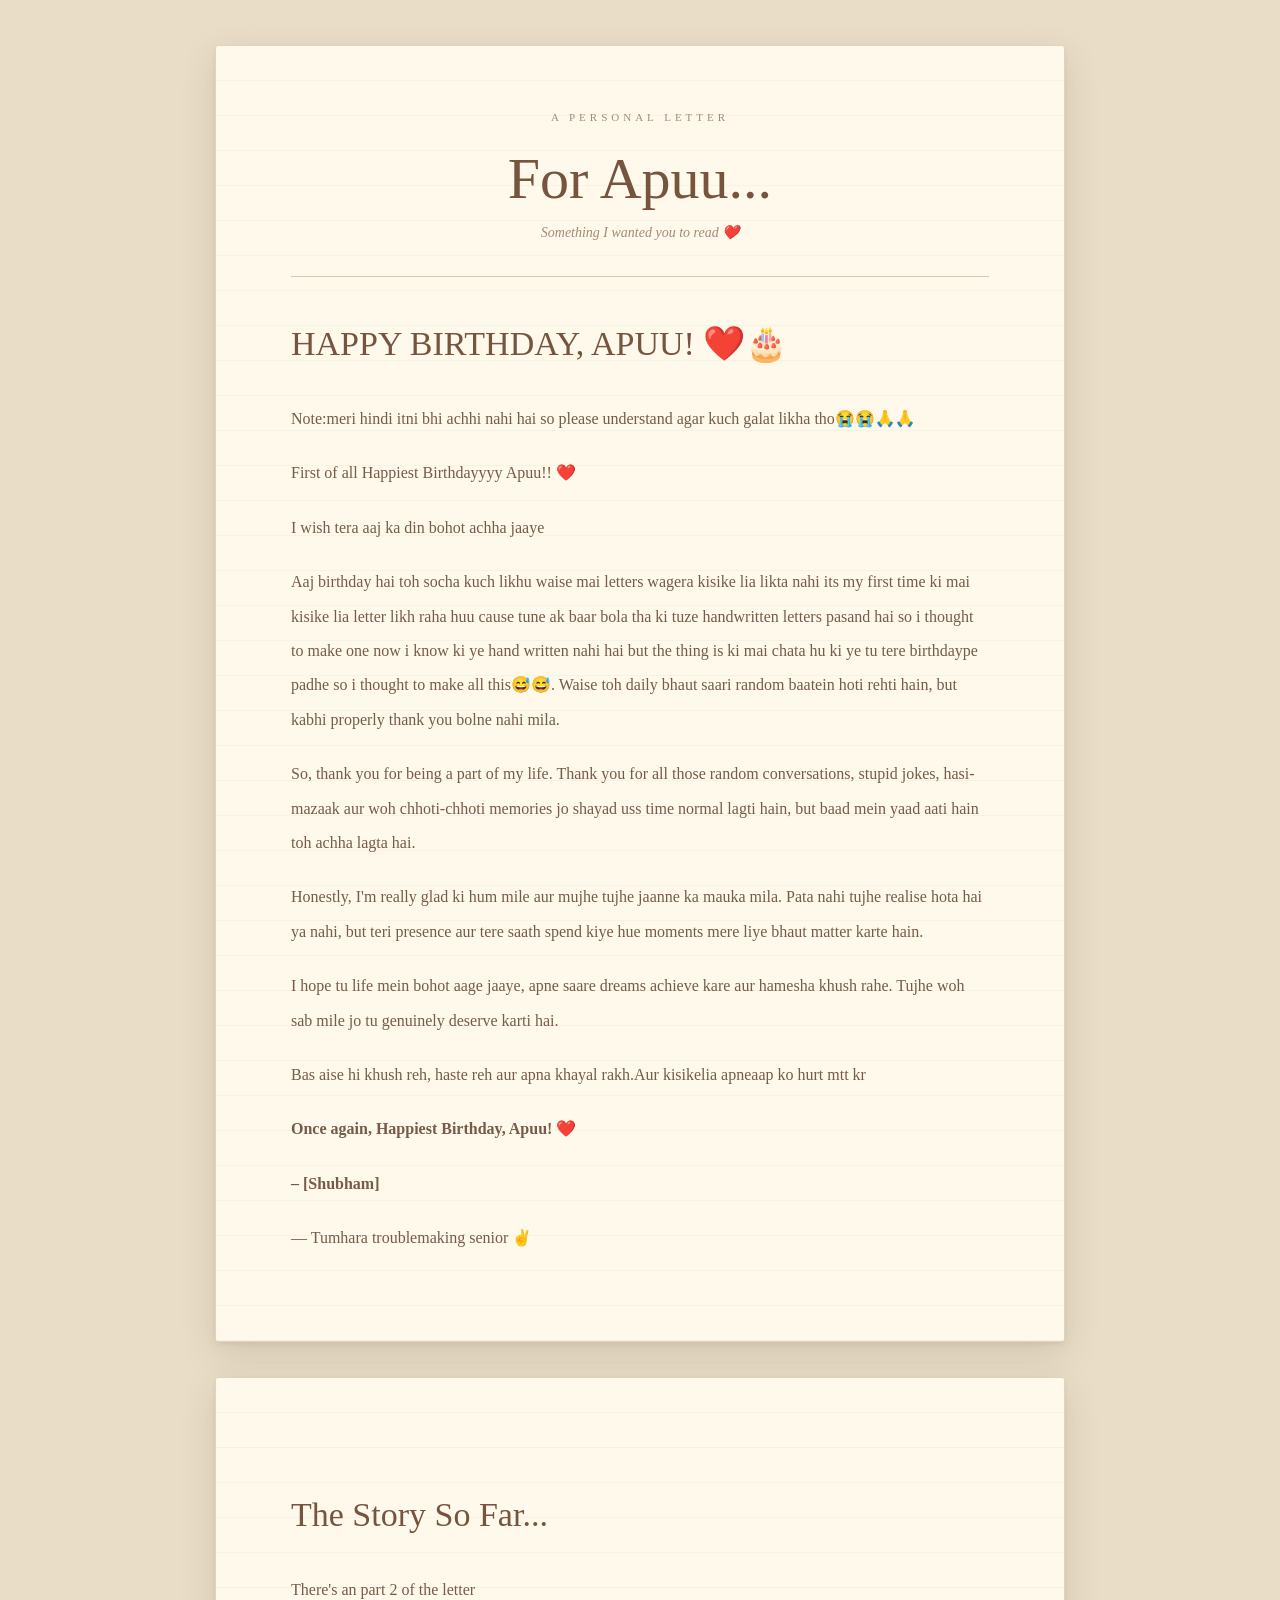
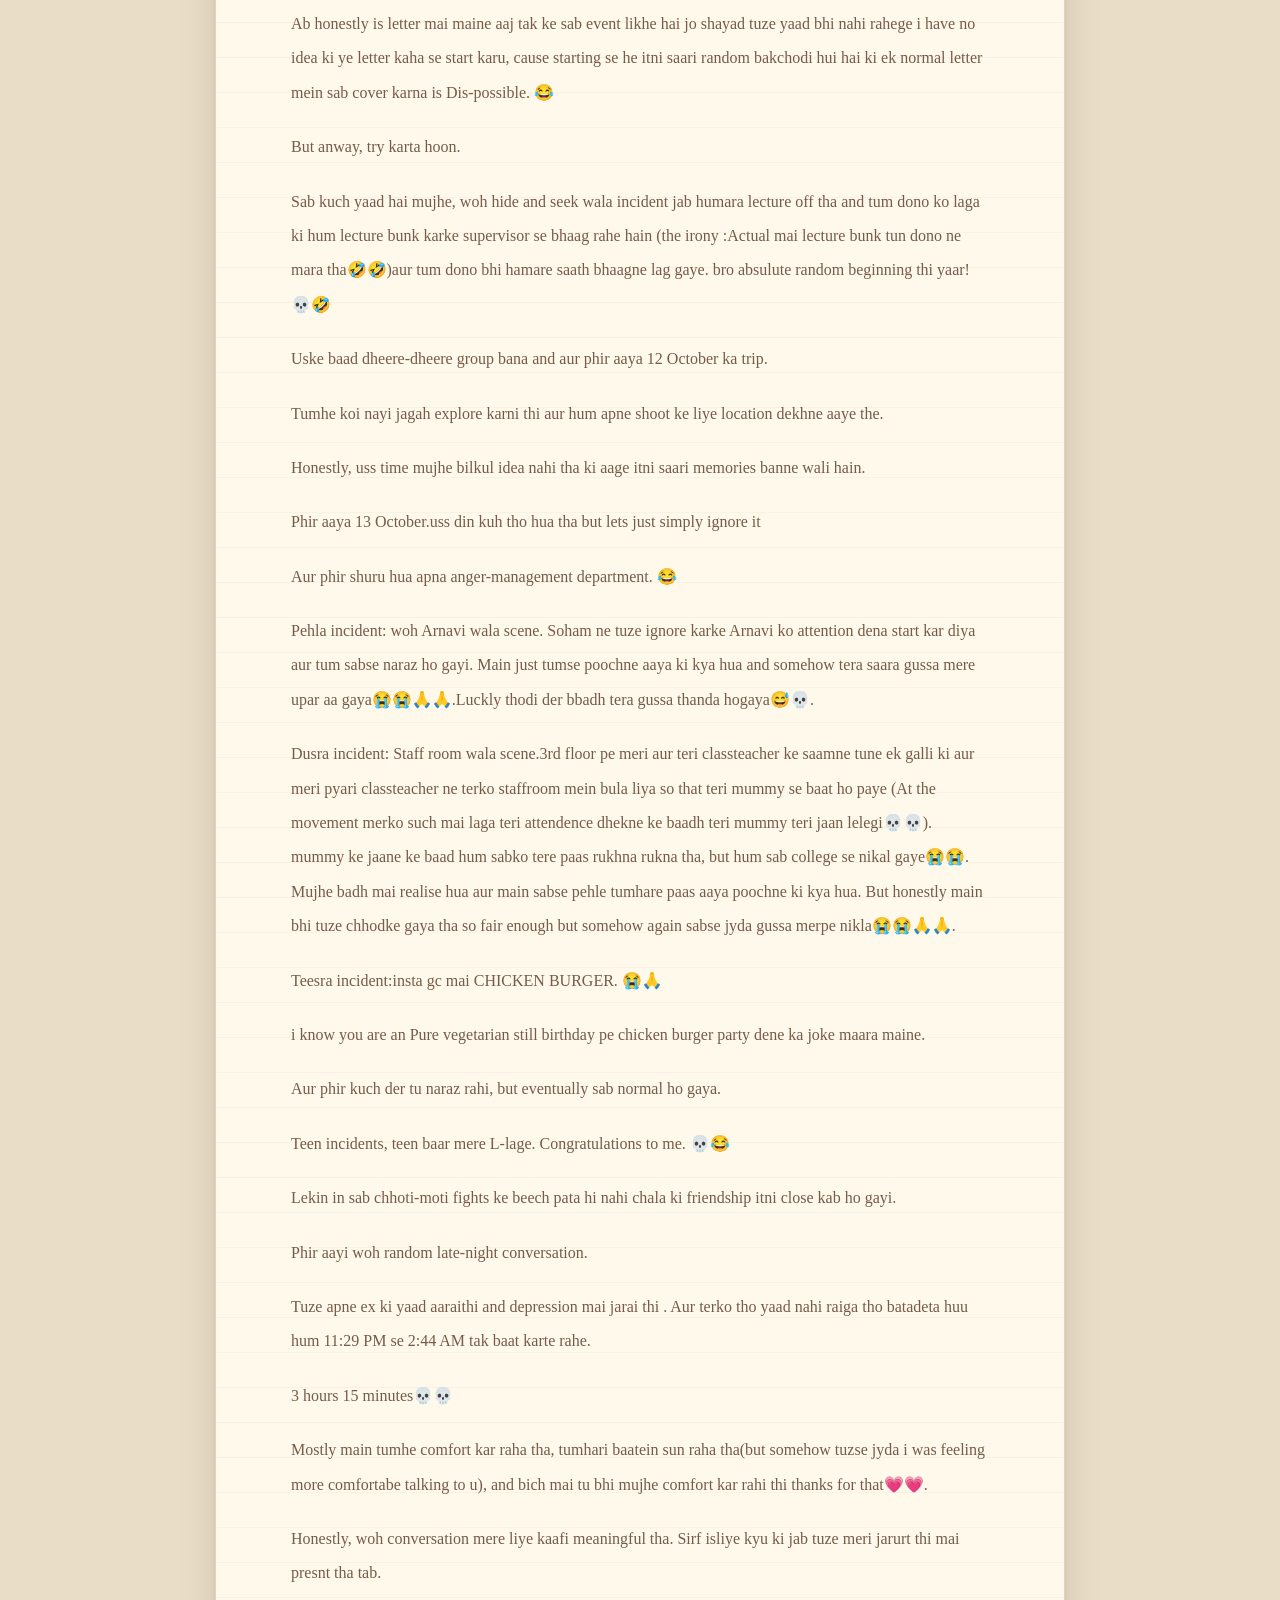
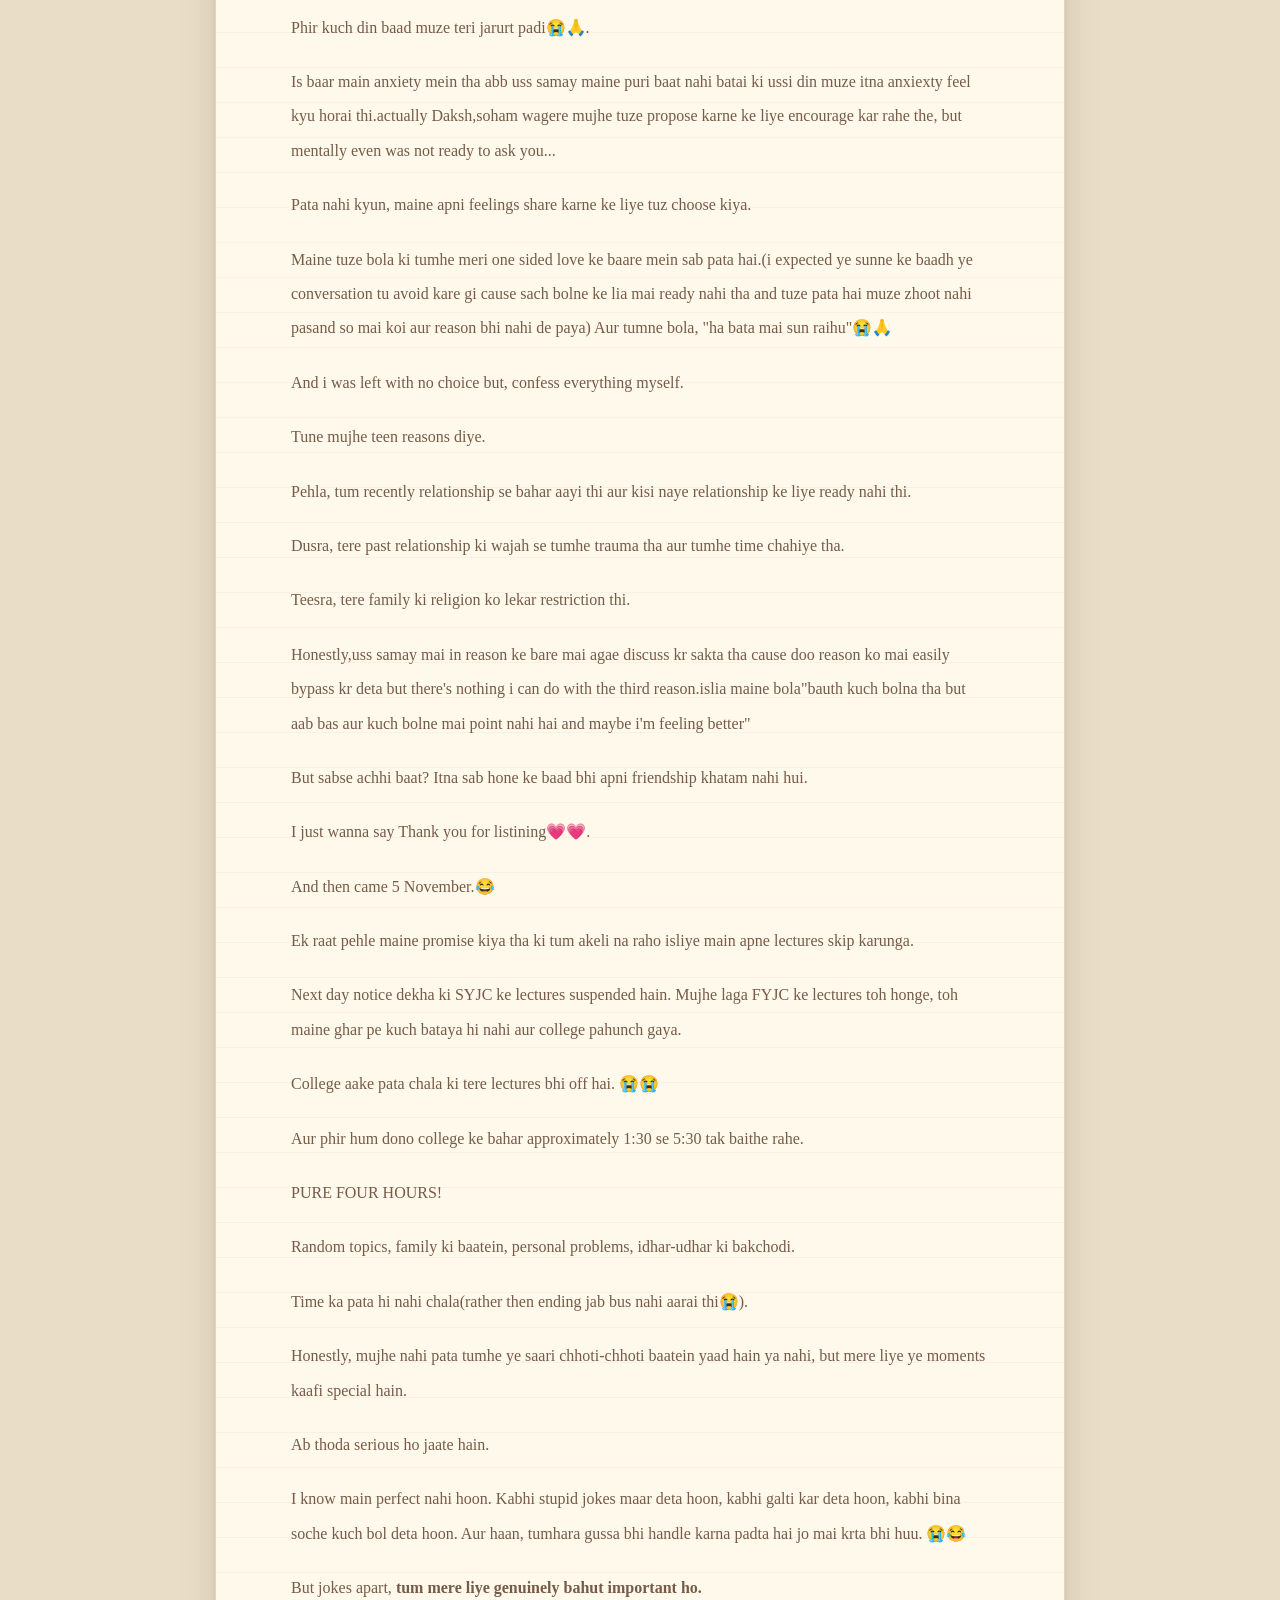
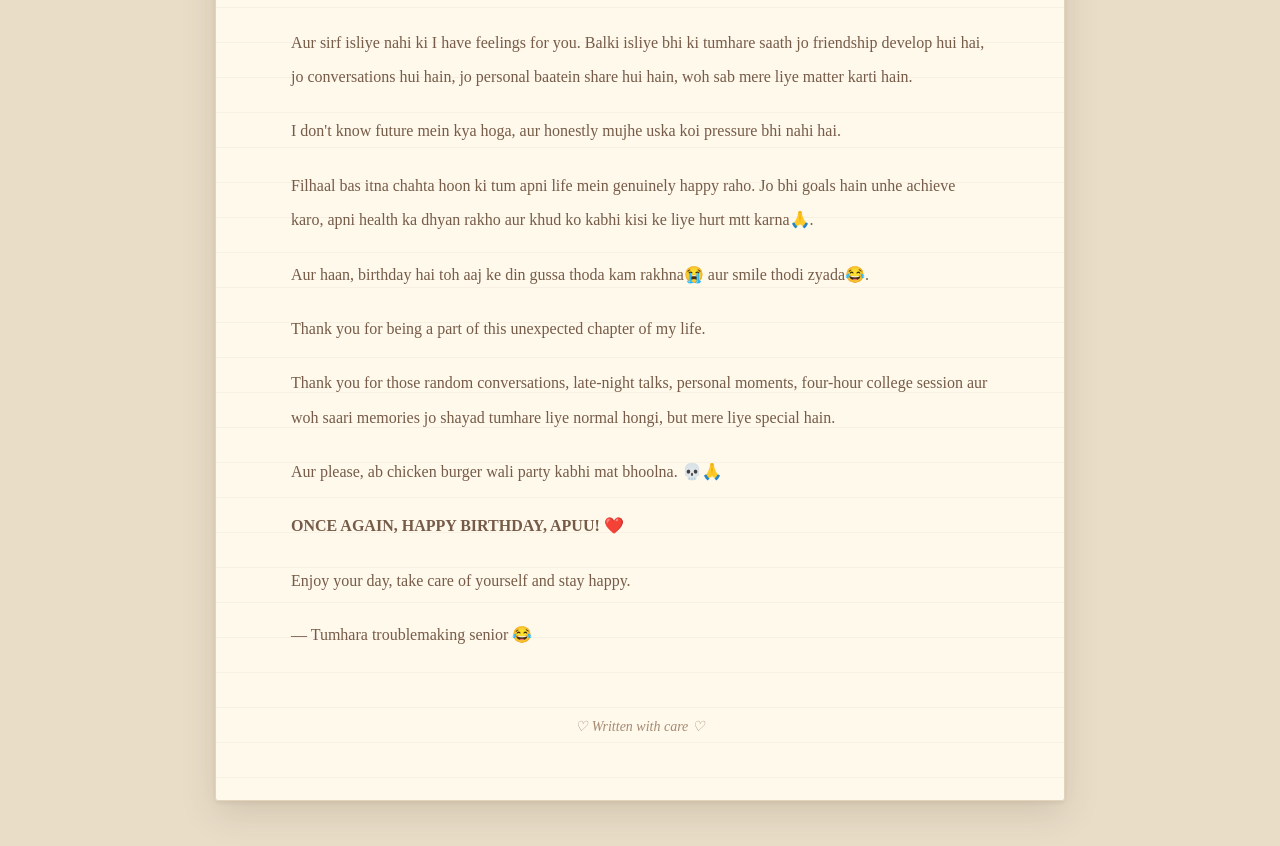
==== commit 005ce69c: "Update letter.html" ====
--- a/letter.html
+++ b/letter.html
@@ -90,9 +90,9 @@
                     </h2>
                     </h2>There's an part 2 of the letter
                     </h2>
-                    <p>Ab honestly is mai letter aaj tak ke sab event likhe hai maine jo shayad tuze yaad bhi nahi rahege i
+                    <p>Ab honestly is letter mai maine aaj tak ke sab event likhe hai jo shayad tuze yaad bhi nahi rahege i
                         have no idea ki ye letter kaha se start karu, cause starting se he itni saari random bakchodi
-                        hui hai ki ek normal letter wish mein sab cover karna Dis-possible hai. 😂</p>
+                        hui hai ki ek normal letter mein sab cover karna is Dis-possible. 😂</p>
 
                     <p>But anway, try karta hoon.</p>
 
